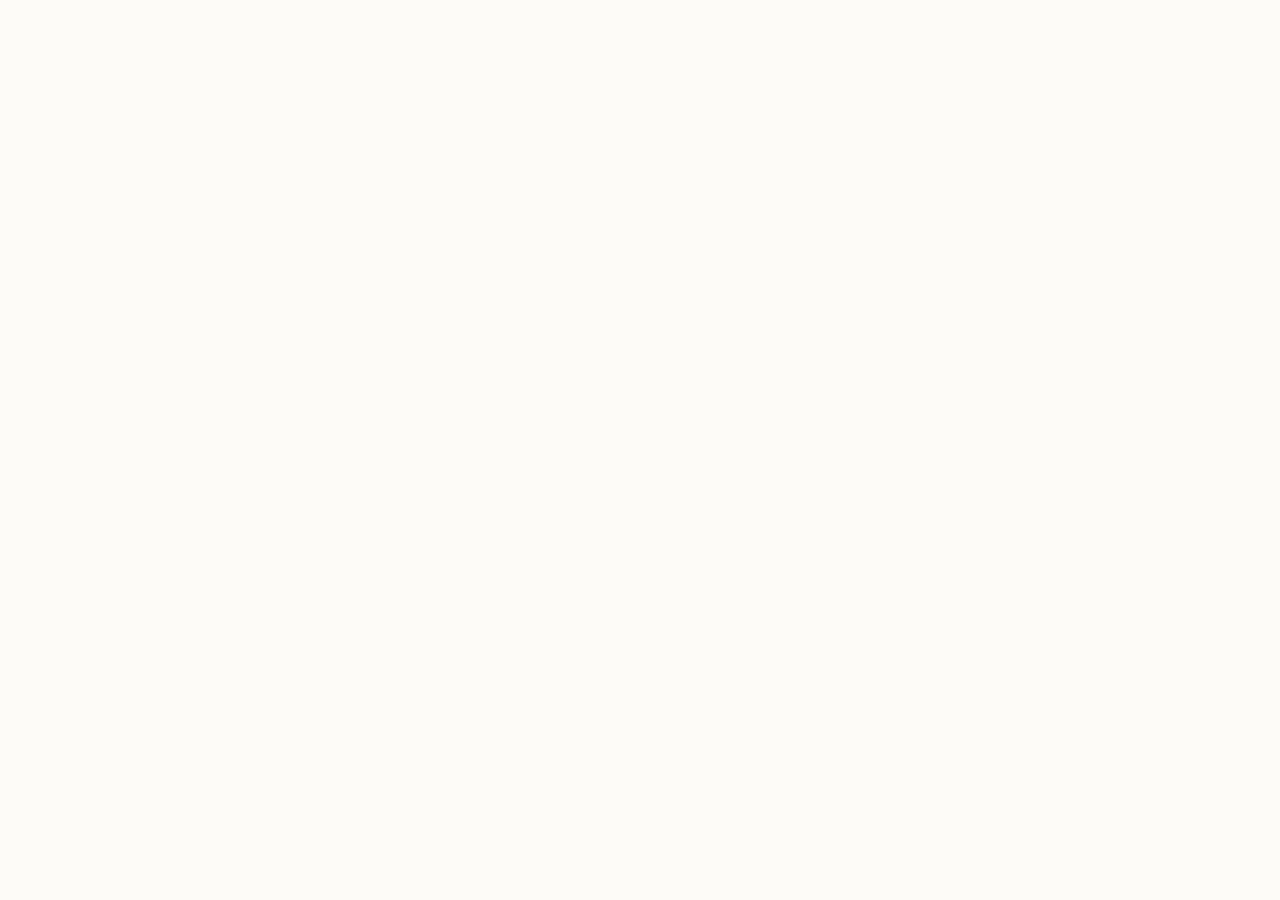
==== index.html @ 764e6ceb "Rename umarbrend.html to index.html" ====
<!DOCTYPE html>
<html lang="uz">
<head>
<meta charset="UTF-8">
<meta name="viewport" content="width=device-width, initial-scale=1.0">
<title>Umar Brend</title>
<link rel="stylesheet" href="style.css">
</head>
<body>
<div id="app"></div>
<div id="toast" class="toast"></div>

<script src="https://unpkg.com/@supabase/supabase-js@2"></script>
<script src="config.js"></script>
<script src="app.js"></script>
</body>
</html>
---- style.css ----
:root{
    --bg:#FDFBF7;
    --bg-elevated:#FFFFFF;
    --text:#1A1613;
    --text-soft:#6B6259;
    --border:#E8E1D4;
    --gold:#B8860B;
    --gold-bright:#D9A828;
    --gold-soft:#F3E4B8;
    --danger:#B3402F;
    --shadow: 0 8px 24px rgba(26,22,19,0.08);
    --radius: 14px;
  }
  [data-theme="dark"]{
    --bg:#0C0B0A;
    --bg-elevated:#17140F;
    --text:#F3EEE3;
    --text-soft:#B3A896;
    --border:#2E2820;
    --gold:#E8B923;
    --gold-bright:#F2CB4B;
    --gold-soft:#3A3018;
    --shadow: 0 8px 24px rgba(0,0,0,0.5);
  }
  *{box-sizing:border-box;}
  body{
    margin:0; background:var(--bg); color:var(--text);
    font-family: -apple-system, BlinkMacSystemFont, 'Segoe UI', system-ui, sans-serif;
    transition: background .3s, color .3s;
    min-height:100vh;
  }
  h1,h2,h3,.display{ font-family: Georgia, 'Times New Roman', serif; letter-spacing:.02em; }
  a{color:inherit;}
  .stitch{
    height:2px; background-image: repeating-linear-gradient(90deg, var(--gold) 0 10px, transparent 10px 18px);
    opacity:.6; margin: 0;
  }
  /* HEADER */
  header{ position:sticky; top:0; z-index:40; background:var(--bg); border-bottom:1px solid var(--border); }
  .header-inner{ max-width:1200px; margin:0 auto; padding:14px 20px; display:flex; align-items:center; gap:20px; flex-wrap:wrap;}
  .logo{ display:flex; align-items:center; gap:10px; font-weight:700; font-size:22px; cursor:pointer; user-select:none;}
  .logo .ub{ background:linear-gradient(135deg,var(--gold-bright),var(--gold)); -webkit-background-clip:text; background-clip:text; color:transparent; font-family:Georgia,serif; font-size:26px;}
  .logo .sub{ font-size:11px; letter-spacing:.25em; color:var(--text-soft); margin-top:-2px;}
  nav.cats{ display:flex; gap:6px; flex-wrap:wrap; flex:1;}
  nav.cats button{ background:none; border:1px solid var(--border); color:var(--text); padding:7px 14px; border-radius:20px; cursor:pointer; font-size:14px;}
  nav.cats button.active{ background:var(--gold); border-color:var(--gold); color:#1A1613; font-weight:600;}
  .search{ padding:8px 14px; border:1px solid var(--border); border-radius:20px; background:var(--bg-elevated); color:var(--text); min-width:160px;}
  .icon-btn{ background:none; border:1px solid var(--border); border-radius:50%; width:38px; height:38px; display:flex; align-items:center; justify-content:center; cursor:pointer; position:relative; color:var(--text); font-size:16px;}
  .cart-badge{ position:absolute; top:-6px; right:-6px; background:var(--gold); color:#1A1613; font-size:11px; font-weight:700; border-radius:50%; width:18px; height:18px; display:flex; align-items:center; justify-content:center;}
  .admin-link{ font-size:12px; color:var(--text-soft); text-decoration:none; cursor:pointer; border:none; background:none;}

  /* HERO */
  .hero{ max-width:1200px; margin:0 auto; padding:48px 20px 24px; text-align:center;}
  .hero h1{ font-size:40px; margin:0 0 8px; }
  .hero p{ color:var(--text-soft); font-size:15px; margin:0 0 16px;}

  /* GRID */
  .wrap{ max-width:1200px; margin:0 auto; padding:20px;}
  .grid{ display:grid; grid-template-columns:repeat(auto-fill,minmax(220px,1fr)); gap:20px; }
  .card{ background:var(--bg-elevated); border:1px solid var(--border); border-radius:var(--radius); overflow:hidden; cursor:pointer; transition:transform .15s, box-shadow .15s;}
  .card:hover{ transform:translateY(-4px); box-shadow:var(--shadow);}
  .card .img{ height:170px; background:linear-gradient(135deg,var(--gold-soft),var(--border)); display:flex; align-items:center; justify-content:center; overflow:hidden;}
  .card .img img{ width:100%; height:100%; object-fit:cover;}
  .card .body{ padding:12px 14px;}
  .card .cat{ font-size:11px; color:var(--gold); text-transform:uppercase; letter-spacing:.08em;}
  .card .name{ font-size:15px; font-weight:600; margin:4px 0;}
  .card .price{ font-weight:700; color:var(--gold);}
  .card .stockflag{ font-size:11px; color:var(--danger); margin-top:4px;}
  .empty{ text-align:center; padding:60px 20px; color:var(--text-soft);}

  /* MODAL / DRAWER */
  .overlay{ position:fixed; inset:0; background:rgba(0,0,0,.5); z-index:100; display:flex; justify-content:flex-end;}
  .overlay.center{ justify-content:center; align-items:center;}
  .panel{ background:var(--bg); width:100%; max-width:420px; height:100%; overflow-y:auto; padding:22px; border-left:1px solid var(--border);}
  .panel.modal-box{ height:auto; max-height:88vh; border-radius:var(--radius); border:1px solid var(--border);}
  .close-x{ float:right; background:none; border:none; font-size:20px; cursor:pointer; color:var(--text);}
  .btn{ background:var(--gold); color:#1A1613; border:none; padding:10px 18px; border-radius:8px; font-weight:600; cursor:pointer; font-size:14px;}
  .btn.secondary{ background:none; border:1px solid var(--border); color:var(--text);}
  .btn.block{ width:100%; margin-top:10px;}
  .btn.danger{ background:var(--danger); color:#fff;}
  label{ font-size:12px; color:var(--text-soft); display:block; margin:10px 0 4px;}
  input,select,textarea{ width:100%; padding:9px 10px; border:1px solid var(--border); border-radius:8px; background:var(--bg-elevated); color:var(--text); font-size:14px;}
  .size-row{ display:flex; gap:8px; margin-bottom:8px; align-items:center;}
  .cart-item{ display:flex; gap:10px; border-bottom:1px solid var(--border); padding:12px 0;}
  .cart-item .thumb{ width:56px; height:56px; border-radius:8px; background:var(--gold-soft); flex-shrink:0; overflow:hidden;}
  .cart-item .thumb img{ width:100%; height:100%; object-fit:cover;}
  .qty-ctrl{ display:flex; align-items:center; gap:8px;}
  .qty-ctrl button{ width:26px; height:26px; border-radius:6px; border:1px solid var(--border); background:var(--bg-elevated); cursor:pointer; color:var(--text);}

  /* ADMIN */
  .admin-shell{ display:flex; min-height:100vh;}
  .admin-side{ width:210px; background:var(--bg-elevated); border-right:1px solid var(--border); padding:20px 12px; flex-shrink:0;}
  .admin-side button{ display:block; width:100%; text-align:left; background:none; border:none; padding:10px 12px; border-radius:8px; color:var(--text); cursor:pointer; font-size:14px; margin-bottom:4px;}
  .admin-side button.active{ background:var(--gold-soft); color:var(--gold); font-weight:700;}
  .admin-main{ flex:1; padding:24px; max-width:1000px;}
  .stat-grid{ display:grid; grid-template-columns:repeat(auto-fit,minmax(180px,1fr)); gap:16px; margin-bottom:26px;}
  .stat-card{ background:var(--bg-elevated); border:1px solid var(--border); border-radius:var(--radius); padding:16px;}
  .stat-card .val{ font-size:26px; font-weight:700; color:var(--gold);}
  .stat-card .lbl{ font-size:12px; color:var(--text-soft); margin-top:4px;}
  table{ width:100%; border-collapse:collapse; background:var(--bg-elevated); border:1px solid var(--border); border-radius:var(--radius); overflow:hidden;}
  th,td{ text-align:left; padding:10px 12px; border-bottom:1px solid var(--border); font-size:13px;}
  th{ background:var(--gold-soft); color:var(--text); font-size:11px; text-transform:uppercase; letter-spacing:.05em;}
  .pill{ display:inline-block; padding:2px 8px; border-radius:10px; background:var(--gold-soft); color:var(--gold); font-size:11px; font-weight:600;}
  .row-actions button{ margin-right:6px; font-size:12px; padding:5px 10px;}
  .low{ color:var(--danger); font-weight:700;}
  .toast{ position:fixed; bottom:24px; left:50%; transform:translateX(-50%); background:var(--text); color:var(--bg); padding:10px 20px; border-radius:20px; font-size:13px; z-index:200; opacity:0; transition:opacity .3s;}
  .toast.show{ opacity:1;}
  @media(max-width:720px){ .admin-shell{flex-direction:column;} .admin-side{width:100%; display:flex; overflow-x:auto;} .admin-side button{white-space:nowrap;} }
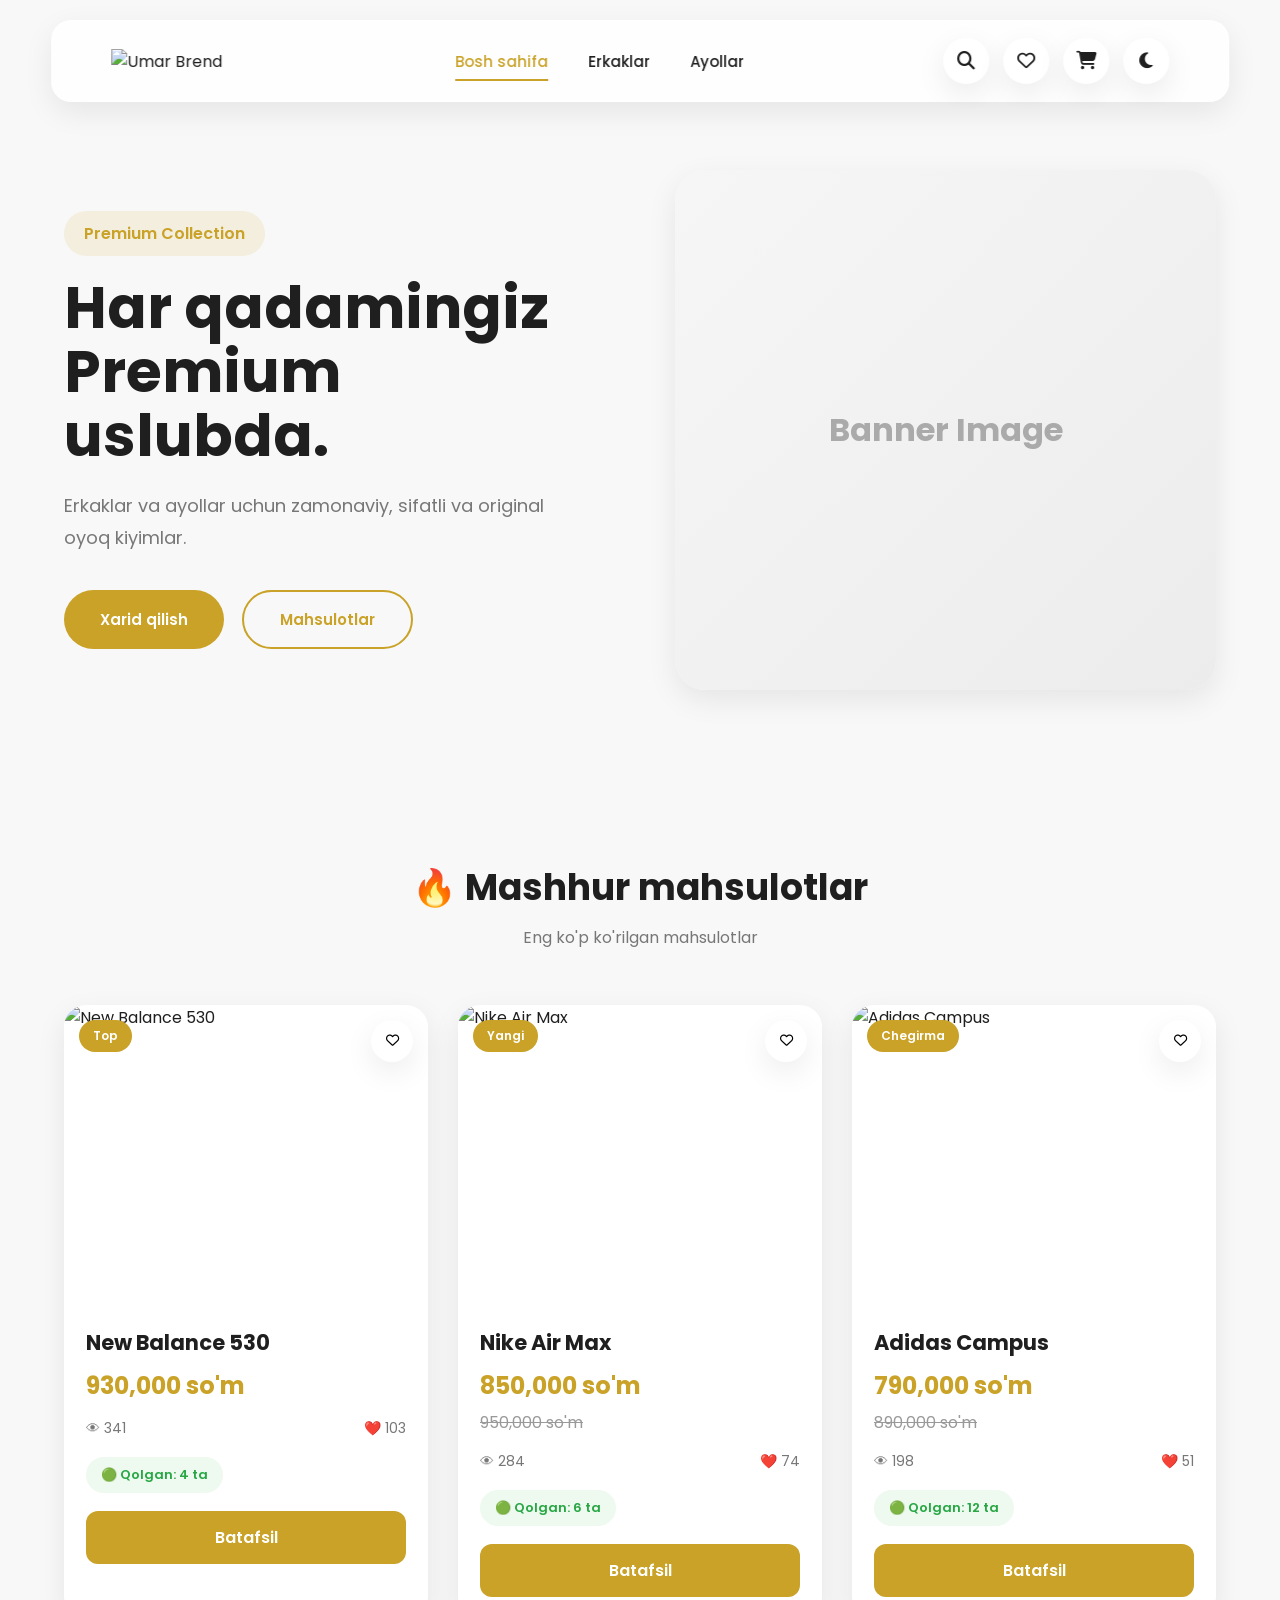
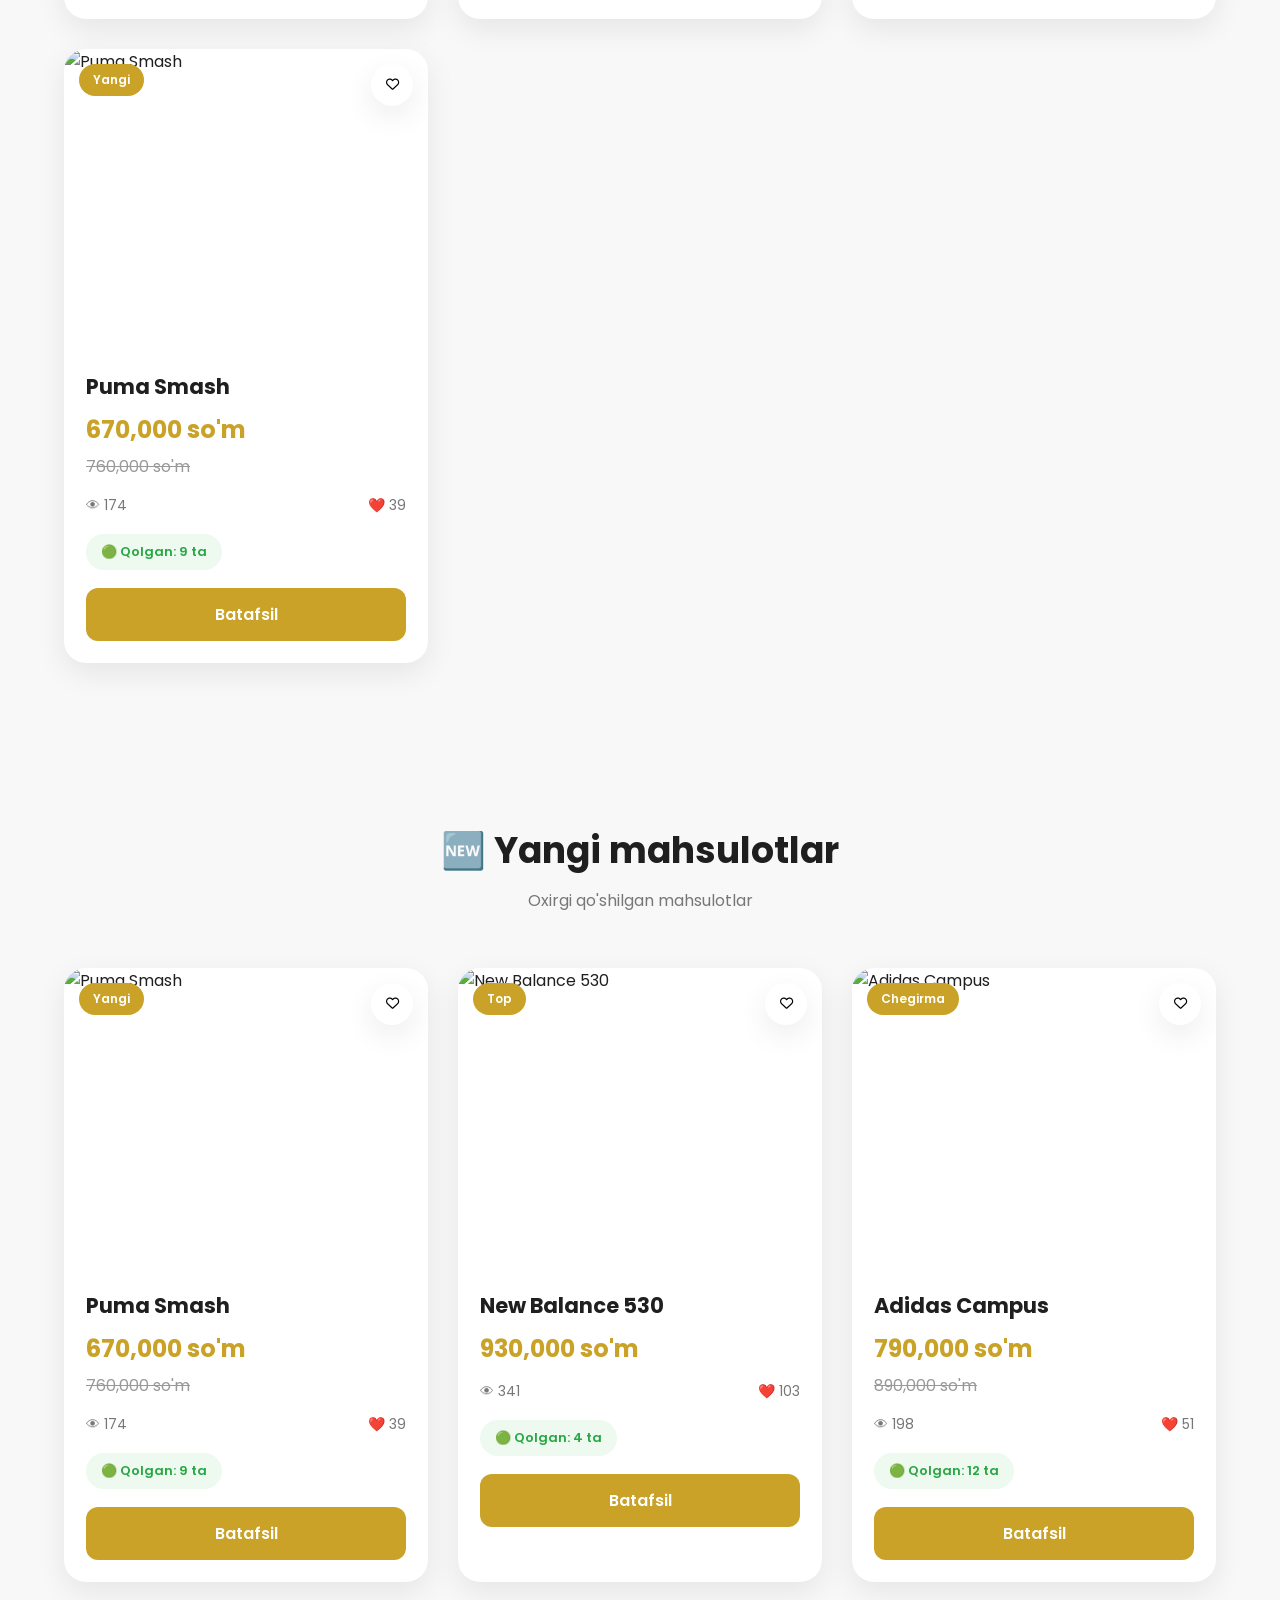
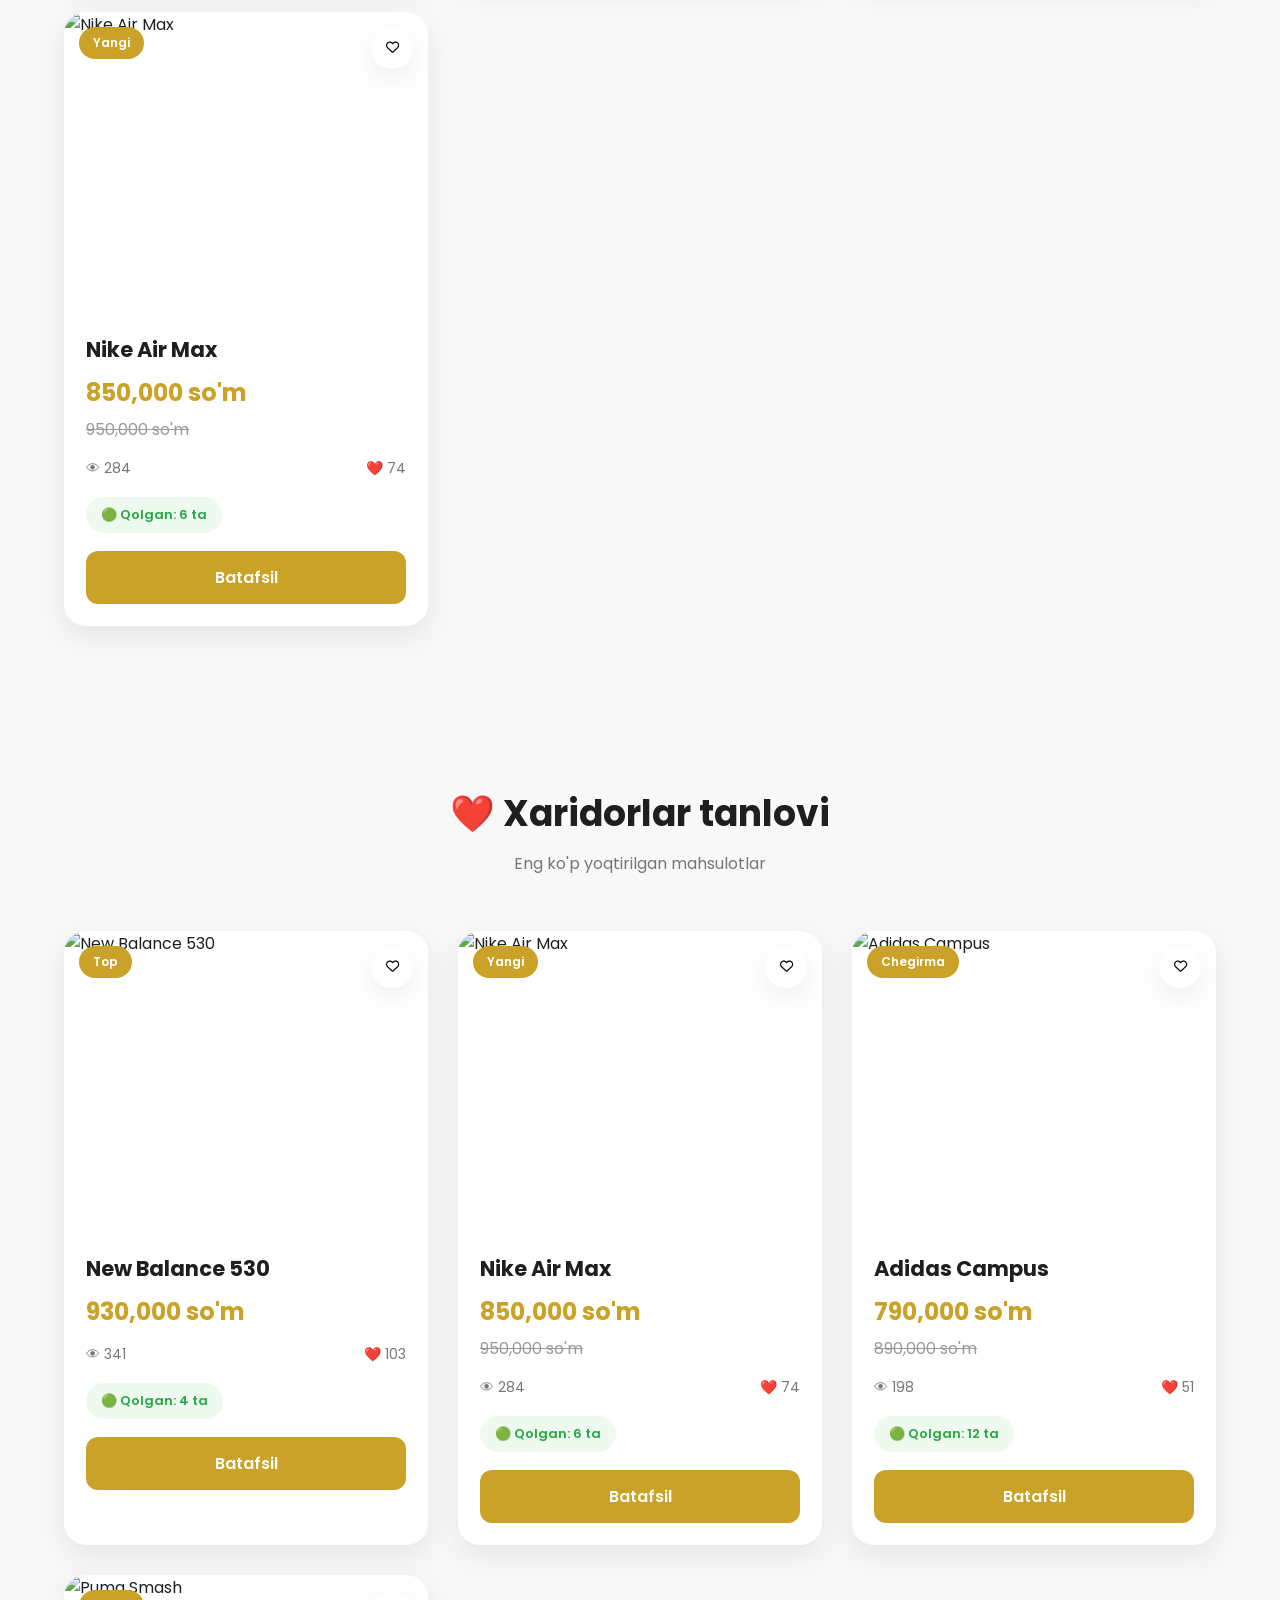
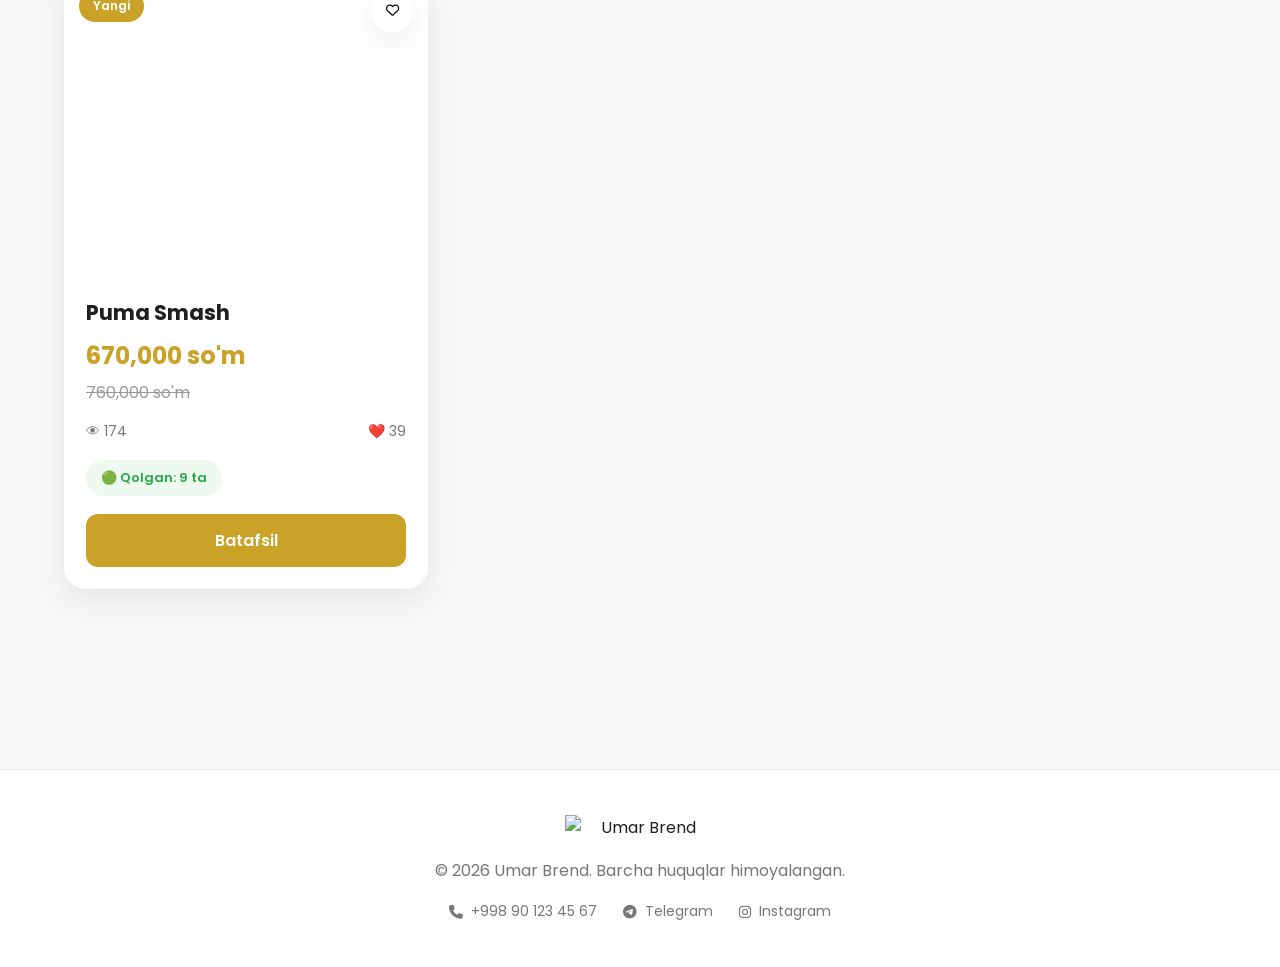
==== commit ea9b2dba: "Update index.html" ====
--- a/index.html
+++ b/index.html
@@ -1,17 +1,267 @@
 <!DOCTYPE html>
 <html lang="uz">
+
 <head>
-<meta charset="UTF-8">
-<meta name="viewport" content="width=device-width, initial-scale=1.0">
-<title>Umar Brend</title>
-<link rel="stylesheet" href="style.css">
+    <meta charset="UTF-8">
+    <meta name="viewport" content="width=device-width, initial-scale=1.0">
+
+    <title>Umar Brend | Premium Oyoq Kiyimlar</title>
+
+    <link rel="stylesheet" href="style.css">
+
+    <link rel="preconnect" href="https://fonts.googleapis.com">
+    <link rel="preconnect" href="https://fonts.gstatic.com" crossorigin>
+
+    <link href="https://fonts.googleapis.com/css2?family=Poppins:wght@300;400;500;600;700;800&display=swap"
+        rel="stylesheet">
+
+    <link rel="stylesheet"
+        href="https://cdnjs.cloudflare.com/ajax/libs/font-awesome/6.7.2/css/all.min.css">
 </head>
-<body>
-<div id="app"></div>
-<div id="toast" class="toast"></div>
-
-<script src="https://unpkg.com/@supabase/supabase-js@2"></script>
-<script src="config.js"></script>
-<script src="app.js"></script>
+
+<body data-page="home">
+
+    <!-- ================= HEADER ================= -->
+
+    <header class="header">
+
+        <div class="container">
+
+            <a href="index.html" class="logo">
+                <img src="logo.jpg" alt="Umar Brend">
+            </a>
+
+            <nav class="navbar">
+
+                <a href="index.html" class="active">Bosh sahifa</a>
+
+                <a href="#">Erkaklar</a>
+
+                <a href="#">Ayollar</a>
+
+            </nav>
+
+            <div class="header-icons">
+
+                <button class="icon-btn" id="searchBtn">
+                    <i class="fa-solid fa-magnifying-glass"></i>
+                </button>
+
+                <a class="icon-btn" href="sevimlilar.html" style="position:relative;">
+                    <i class="fa-regular fa-heart"></i>
+                    <span class="count-badge" id="favCount">0</span>
+                </a>
+
+                <button class="icon-btn" id="cartBtn" style="position:relative;">
+                    <i class="fa-solid fa-cart-shopping"></i>
+                    <span class="count-badge" id="cartCount">0</span>
+                </button>
+
+                <button class="icon-btn" id="themeBtn">
+                    <i class="fa-solid fa-moon"></i>
+                </button>
+
+            </div>
+
+        </div>
+
+    </header>
+
+    <!-- ================= HERO ================= -->
+
+    <section class="hero">
+
+        <div class="container hero-content">
+
+            <div class="hero-text">
+
+                <span class="hero-badge">
+                    Premium Collection
+                </span>
+
+                <h1>
+
+                    Har qadamingiz
+                    <br>
+                    Premium uslubda.
+
+                </h1>
+
+                <p>
+
+                    Erkaklar va ayollar uchun zamonaviy,
+                    sifatli va original oyoq kiyimlar.
+
+                </p>
+
+                <div class="hero-buttons">
+
+                    <a href="#popular" class="btn btn-gold">
+                        Xarid qilish
+                    </a>
+
+                    <a href="#popular" class="btn btn-outline">
+                        Mahsulotlar
+                    </a>
+
+                </div>
+
+            </div>
+
+            <div class="hero-image">
+
+                <!-- Keyingi qismda banner rasmi qo'shiladi -->
+
+                <div class="image-placeholder">
+
+                    Banner Image
+
+                </div>
+
+            </div>
+
+        </div>
+
+    </section>
+
+    <!-- ================= POPULAR ================= -->
+
+    <section class="products" id="popular">
+
+        <div class="container">
+
+            <div class="section-title">
+
+                <h2>
+
+                    🔥 Mashhur mahsulotlar
+
+                </h2>
+
+                <p>
+
+                    Eng ko'p ko'rilgan mahsulotlar
+
+                </p>
+
+            </div>
+
+            <div class="product-grid" id="popularProducts">
+
+            </div>
+
+        </div>
+
+    </section>
+
+    <!-- ================= NEW ================= -->
+
+    <section class="products">
+
+        <div class="container">
+
+            <div class="section-title">
+
+                <h2>
+
+                    🆕 Yangi mahsulotlar
+
+                </h2>
+
+                <p>
+
+                    Oxirgi qo'shilgan mahsulotlar
+
+                </p>
+
+            </div>
+
+            <div class="product-grid" id="newProducts">
+
+            </div>
+
+        </div>
+
+    </section>
+
+    <!-- ================= FAVORITES ================= -->
+
+    <section class="products">
+
+        <div class="container">
+
+            <div class="section-title">
+
+                <h2>
+
+                    ❤️ Xaridorlar tanlovi
+
+                </h2>
+
+                <p>
+
+                    Eng ko'p yoqtirilgan mahsulotlar
+
+                </p>
+
+            </div>
+
+            <div class="product-grid" id="favoriteProducts">
+
+            </div>
+
+        </div>
+
+    </section>
+
+    <!-- ================= FOOTER ================= -->
+
+    <footer class="footer">
+
+        <div class="container">
+
+            <img src="assets/logo/logo.png" alt="Umar Brend">
+
+            <p>
+
+                © 2026 Umar Brend.
+                Barcha huquqlar himoyalangan.
+
+            </p>
+
+            <div class="footer-links">
+                <a href="tel:+998901234567"><i class="fa-solid fa-phone"></i> +998 90 123 45 67</a>
+                <a href="https://t.me/umarbrend" target="_blank"><i class="fa-brands fa-telegram"></i> Telegram</a>
+                <a href="https://instagram.com/umarbrend" target="_blank"><i class="fa-brands fa-instagram"></i> Instagram</a>
+            </div>
+
+        </div>
+
+    </footer>
+
+    <!-- SEARCH MODAL -->
+
+    <div class="search-modal" id="searchModal">
+
+        <div class="search-box">
+
+            <input
+                type="text"
+                id="searchInput"
+                placeholder="Mahsulot qidirish...">
+
+            <button id="closeSearch">
+
+                <i class="fa-solid fa-xmark"></i>
+
+            </button>
+
+        </div>
+
+    </div>
+
+    <script src="script.js"></script>
+
 </body>
+
 </html>
--- a/style.css
+++ b/style.css
@@ -1,108 +1,1830 @@
+/* =========================================
+   UMAR BREND
+   MAIN CSS
+========================================= */
+
 :root{
-    --bg:#FDFBF7;
-    --bg-elevated:#FFFFFF;
-    --text:#1A1613;
-    --text-soft:#6B6259;
-    --border:#E8E1D4;
-    --gold:#B8860B;
-    --gold-bright:#D9A828;
-    --gold-soft:#F3E4B8;
-    --danger:#B3402F;
-    --shadow: 0 8px 24px rgba(26,22,19,0.08);
-    --radius: 14px;
-  }
-  [data-theme="dark"]{
-    --bg:#0C0B0A;
-    --bg-elevated:#17140F;
-    --text:#F3EEE3;
-    --text-soft:#B3A896;
-    --border:#2E2820;
-    --gold:#E8B923;
-    --gold-bright:#F2CB4B;
-    --gold-soft:#3A3018;
-    --shadow: 0 8px 24px rgba(0,0,0,0.5);
-  }
-  *{box-sizing:border-box;}
-  body{
-    margin:0; background:var(--bg); color:var(--text);
-    font-family: -apple-system, BlinkMacSystemFont, 'Segoe UI', system-ui, sans-serif;
-    transition: background .3s, color .3s;
-    min-height:100vh;
-  }
-  h1,h2,h3,.display{ font-family: Georgia, 'Times New Roman', serif; letter-spacing:.02em; }
-  a{color:inherit;}
-  .stitch{
-    height:2px; background-image: repeating-linear-gradient(90deg, var(--gold) 0 10px, transparent 10px 18px);
-    opacity:.6; margin: 0;
-  }
-  /* HEADER */
-  header{ position:sticky; top:0; z-index:40; background:var(--bg); border-bottom:1px solid var(--border); }
-  .header-inner{ max-width:1200px; margin:0 auto; padding:14px 20px; display:flex; align-items:center; gap:20px; flex-wrap:wrap;}
-  .logo{ display:flex; align-items:center; gap:10px; font-weight:700; font-size:22px; cursor:pointer; user-select:none;}
-  .logo .ub{ background:linear-gradient(135deg,var(--gold-bright),var(--gold)); -webkit-background-clip:text; background-clip:text; color:transparent; font-family:Georgia,serif; font-size:26px;}
-  .logo .sub{ font-size:11px; letter-spacing:.25em; color:var(--text-soft); margin-top:-2px;}
-  nav.cats{ display:flex; gap:6px; flex-wrap:wrap; flex:1;}
-  nav.cats button{ background:none; border:1px solid var(--border); color:var(--text); padding:7px 14px; border-radius:20px; cursor:pointer; font-size:14px;}
-  nav.cats button.active{ background:var(--gold); border-color:var(--gold); color:#1A1613; font-weight:600;}
-  .search{ padding:8px 14px; border:1px solid var(--border); border-radius:20px; background:var(--bg-elevated); color:var(--text); min-width:160px;}
-  .icon-btn{ background:none; border:1px solid var(--border); border-radius:50%; width:38px; height:38px; display:flex; align-items:center; justify-content:center; cursor:pointer; position:relative; color:var(--text); font-size:16px;}
-  .cart-badge{ position:absolute; top:-6px; right:-6px; background:var(--gold); color:#1A1613; font-size:11px; font-weight:700; border-radius:50%; width:18px; height:18px; display:flex; align-items:center; justify-content:center;}
-  .admin-link{ font-size:12px; color:var(--text-soft); text-decoration:none; cursor:pointer; border:none; background:none;}
-
-  /* HERO */
-  .hero{ max-width:1200px; margin:0 auto; padding:48px 20px 24px; text-align:center;}
-  .hero h1{ font-size:40px; margin:0 0 8px; }
-  .hero p{ color:var(--text-soft); font-size:15px; margin:0 0 16px;}
-
-  /* GRID */
-  .wrap{ max-width:1200px; margin:0 auto; padding:20px;}
-  .grid{ display:grid; grid-template-columns:repeat(auto-fill,minmax(220px,1fr)); gap:20px; }
-  .card{ background:var(--bg-elevated); border:1px solid var(--border); border-radius:var(--radius); overflow:hidden; cursor:pointer; transition:transform .15s, box-shadow .15s;}
-  .card:hover{ transform:translateY(-4px); box-shadow:var(--shadow);}
-  .card .img{ height:170px; background:linear-gradient(135deg,var(--gold-soft),var(--border)); display:flex; align-items:center; justify-content:center; overflow:hidden;}
-  .card .img img{ width:100%; height:100%; object-fit:cover;}
-  .card .body{ padding:12px 14px;}
-  .card .cat{ font-size:11px; color:var(--gold); text-transform:uppercase; letter-spacing:.08em;}
-  .card .name{ font-size:15px; font-weight:600; margin:4px 0;}
-  .card .price{ font-weight:700; color:var(--gold);}
-  .card .stockflag{ font-size:11px; color:var(--danger); margin-top:4px;}
-  .empty{ text-align:center; padding:60px 20px; color:var(--text-soft);}
-
-  /* MODAL / DRAWER */
-  .overlay{ position:fixed; inset:0; background:rgba(0,0,0,.5); z-index:100; display:flex; justify-content:flex-end;}
-  .overlay.center{ justify-content:center; align-items:center;}
-  .panel{ background:var(--bg); width:100%; max-width:420px; height:100%; overflow-y:auto; padding:22px; border-left:1px solid var(--border);}
-  .panel.modal-box{ height:auto; max-height:88vh; border-radius:var(--radius); border:1px solid var(--border);}
-  .close-x{ float:right; background:none; border:none; font-size:20px; cursor:pointer; color:var(--text);}
-  .btn{ background:var(--gold); color:#1A1613; border:none; padding:10px 18px; border-radius:8px; font-weight:600; cursor:pointer; font-size:14px;}
-  .btn.secondary{ background:none; border:1px solid var(--border); color:var(--text);}
-  .btn.block{ width:100%; margin-top:10px;}
-  .btn.danger{ background:var(--danger); color:#fff;}
-  label{ font-size:12px; color:var(--text-soft); display:block; margin:10px 0 4px;}
-  input,select,textarea{ width:100%; padding:9px 10px; border:1px solid var(--border); border-radius:8px; background:var(--bg-elevated); color:var(--text); font-size:14px;}
-  .size-row{ display:flex; gap:8px; margin-bottom:8px; align-items:center;}
-  .cart-item{ display:flex; gap:10px; border-bottom:1px solid var(--border); padding:12px 0;}
-  .cart-item .thumb{ width:56px; height:56px; border-radius:8px; background:var(--gold-soft); flex-shrink:0; overflow:hidden;}
-  .cart-item .thumb img{ width:100%; height:100%; object-fit:cover;}
-  .qty-ctrl{ display:flex; align-items:center; gap:8px;}
-  .qty-ctrl button{ width:26px; height:26px; border-radius:6px; border:1px solid var(--border); background:var(--bg-elevated); cursor:pointer; color:var(--text);}
-
-  /* ADMIN */
-  .admin-shell{ display:flex; min-height:100vh;}
-  .admin-side{ width:210px; background:var(--bg-elevated); border-right:1px solid var(--border); padding:20px 12px; flex-shrink:0;}
-  .admin-side button{ display:block; width:100%; text-align:left; background:none; border:none; padding:10px 12px; border-radius:8px; color:var(--text); cursor:pointer; font-size:14px; margin-bottom:4px;}
-  .admin-side button.active{ background:var(--gold-soft); color:var(--gold); font-weight:700;}
-  .admin-main{ flex:1; padding:24px; max-width:1000px;}
-  .stat-grid{ display:grid; grid-template-columns:repeat(auto-fit,minmax(180px,1fr)); gap:16px; margin-bottom:26px;}
-  .stat-card{ background:var(--bg-elevated); border:1px solid var(--border); border-radius:var(--radius); padding:16px;}
-  .stat-card .val{ font-size:26px; font-weight:700; color:var(--gold);}
-  .stat-card .lbl{ font-size:12px; color:var(--text-soft); margin-top:4px;}
-  table{ width:100%; border-collapse:collapse; background:var(--bg-elevated); border:1px solid var(--border); border-radius:var(--radius); overflow:hidden;}
-  th,td{ text-align:left; padding:10px 12px; border-bottom:1px solid var(--border); font-size:13px;}
-  th{ background:var(--gold-soft); color:var(--text); font-size:11px; text-transform:uppercase; letter-spacing:.05em;}
-  .pill{ display:inline-block; padding:2px 8px; border-radius:10px; background:var(--gold-soft); color:var(--gold); font-size:11px; font-weight:600;}
-  .row-actions button{ margin-right:6px; font-size:12px; padding:5px 10px;}
-  .low{ color:var(--danger); font-weight:700;}
-  .toast{ position:fixed; bottom:24px; left:50%; transform:translateX(-50%); background:var(--text); color:var(--bg); padding:10px 20px; border-radius:20px; font-size:13px; z-index:200; opacity:0; transition:opacity .3s;}
-  .toast.show{ opacity:1;}
-  @media(max-width:720px){ .admin-shell{flex-direction:column;} .admin-side{width:100%; display:flex; overflow-x:auto;} .admin-side button{white-space:nowrap;} }+
+    --gold:#C9A227;
+    --gold-dark:#A88415;
+
+    --white:#FFFFFF;
+    --bg:#F8F8F8;
+
+    --text:#1F1F1F;
+
+    --gray:#777;
+    --border:#EAEAEA;
+
+    --shadow:0 10px 30px rgba(0,0,0,.08);
+
+    --radius:18px;
+
+    --transition:.35s ease;
+
+}
+
+
+/* DARK MODE */
+
+body.dark{
+
+    --bg:#111111;
+
+    --white:#1C1C1C;
+
+    --text:#FFFFFF;
+
+    --gray:#BBBBBB;
+
+    --border:#2A2A2A;
+
+    --shadow:0 10px 30px rgba(0,0,0,.45);
+
+}
+
+
+/* RESET */
+
+*{
+
+    margin:0;
+
+    padding:0;
+
+    box-sizing:border-box;
+
+}
+
+
+html{
+
+    scroll-behavior:smooth;
+
+}
+
+
+body{
+
+    font-family:'Poppins',sans-serif;
+
+    background:var(--bg);
+
+    color:var(--text);
+
+    transition:var(--transition);
+
+}
+
+
+a{
+
+    text-decoration:none;
+
+    color:inherit;
+
+}
+
+
+button{
+
+    border:none;
+
+    background:none;
+
+    cursor:pointer;
+
+    font-family:inherit;
+
+}
+
+
+img{
+
+    width:100%;
+
+    display:block;
+
+}
+
+
+ul{
+
+    list-style:none;
+
+}
+
+
+/* CONTAINER */
+
+.container{
+
+    width:90%;
+
+    max-width:1280px;
+
+    margin:auto;
+
+}
+
+
+/* SECTION */
+
+section{
+
+    padding:90px 0;
+
+}
+
+
+/* TITLE */
+
+.section-title{
+
+    text-align:center;
+
+    margin-bottom:55px;
+
+}
+
+
+.section-title h2{
+
+    font-size:36px;
+
+    font-weight:700;
+
+    margin-bottom:10px;
+
+}
+
+
+.section-title p{
+
+    color:var(--gray);
+
+    font-size:16px;
+
+}
+
+
+/* BUTTON */
+
+.btn{
+
+    display:inline-flex;
+
+    align-items:center;
+
+    justify-content:center;
+
+    gap:10px;
+
+    padding:16px 36px;
+
+    border-radius:50px;
+
+    font-size:15px;
+
+    font-weight:600;
+
+    transition:var(--transition);
+
+}
+
+
+.btn-gold{
+
+    background:var(--gold);
+
+    color:white;
+
+}
+
+
+.btn-gold:hover{
+
+    background:var(--gold-dark);
+
+    transform:translateY(-3px);
+
+}
+
+
+.btn-outline{
+
+    border:2px solid var(--gold);
+
+    color:var(--gold);
+
+}
+
+
+.btn-outline:hover{
+
+    background:var(--gold);
+
+    color:white;
+
+}
+
+
+/* CARD */
+
+.card{
+
+    background:var(--white);
+
+    border-radius:var(--radius);
+
+    box-shadow:var(--shadow);
+
+}
+
+
+/* SCROLLBAR */
+
+::-webkit-scrollbar{
+
+    width:9px;
+
+}
+
+
+::-webkit-scrollbar-thumb{
+
+    background:var(--gold);
+
+    border-radius:20px;
+
+}
+
+
+::-webkit-scrollbar-track{
+
+    background:#ddd;
+
+}
+
+
+/* ANIMATION */
+
+.fade{
+
+    animation:fade .8s ease;
+
+}
+
+
+@keyframes fade{
+
+    from{
+
+        opacity:0;
+
+        transform:translateY(40px);
+
+    }
+
+    to{
+
+        opacity:1;
+
+        transform:translateY(0);
+
+    }
+
+}
+/* =========================================
+   HEADER
+========================================= */
+
+.header{
+
+    position:fixed;
+
+    top:20px;
+
+    left:50%;
+
+    transform:translateX(-50%);
+
+    width:92%;
+
+    z-index:1000;
+
+    background:rgba(255,255,255,.85);
+
+    backdrop-filter:blur(18px);
+
+    border:1px solid rgba(255,255,255,.5);
+
+    border-radius:20px;
+
+    box-shadow:0 10px 30px rgba(0,0,0,.08);
+
+    transition:.35s;
+
+}
+
+body.dark .header{
+
+    background:rgba(25,25,25,.85);
+
+    border:1px solid rgba(255,255,255,.08);
+
+}
+
+.header .container{
+
+    height:80px;
+
+    display:flex;
+
+    align-items:center;
+
+    justify-content:space-between;
+
+}
+
+
+/* ===========================
+   LOGO
+=========================== */
+
+.logo{
+
+    display:flex;
+
+    align-items:center;
+
+}
+
+.logo img{
+
+    width:145px;
+
+    transition:.35s;
+
+}
+
+.logo:hover img{
+
+    transform:scale(1.05);
+
+}
+
+
+/* ===========================
+   NAVIGATION
+=========================== */
+
+.navbar{
+
+    display:flex;
+
+    align-items:center;
+
+    gap:40px;
+
+}
+
+.navbar a{
+
+    position:relative;
+
+    font-size:15px;
+
+    font-weight:500;
+
+    color:var(--text);
+
+    transition:.35s;
+
+}
+
+.navbar a:hover{
+
+    color:var(--gold);
+
+}
+
+.navbar a.active{
+
+    color:var(--gold);
+
+}
+
+.navbar a::after{
+
+    content:"";
+
+    position:absolute;
+
+    left:0;
+
+    bottom:-8px;
+
+    width:0;
+
+    height:2px;
+
+    background:var(--gold);
+
+    transition:.35s;
+
+}
+
+.navbar a:hover::after,
+
+.navbar a.active::after{
+
+    width:100%;
+
+}
+
+
+/* ===========================
+   ICONS
+=========================== */
+
+.header-icons{
+
+    display:flex;
+
+    align-items:center;
+
+    gap:14px;
+
+}
+
+.icon-btn{
+
+    width:46px;
+
+    height:46px;
+
+    border-radius:50%;
+
+    display:flex;
+
+    align-items:center;
+
+    justify-content:center;
+
+    background:var(--white);
+
+    color:var(--text);
+
+    box-shadow:var(--shadow);
+
+    transition:.35s;
+
+}
+
+.icon-btn i{
+
+    font-size:18px;
+
+}
+
+.icon-btn:hover{
+
+    background:var(--gold);
+
+    color:#fff;
+
+    transform:translateY(-3px);
+
+}
+
+
+/* ===========================
+   SHRINK HEADER
+=========================== */
+
+.header.scrolled{
+
+    top:10px;
+
+    width:90%;
+
+}
+
+.header.scrolled .container{
+
+    height:68px;
+
+}
+
+.header.scrolled .logo img{
+
+    width:125px;
+
+}
+
+
+/* ===========================
+   MOBILE MENU
+=========================== */
+
+.menu-btn{
+
+    display:none;
+
+}
+
+
+/* ===========================
+   RESPONSIVE
+=========================== */
+
+@media(max-width:992px){
+
+    .navbar{
+
+        display:none;
+
+    }
+
+}
+
+@media(max-width:768px){
+
+    .header{
+
+        width:95%;
+
+    }
+
+    .header .container{
+
+        height:72px;
+
+    }
+
+    .logo img{
+
+        width:120px;
+
+    }
+
+    .icon-btn{
+
+        width:42px;
+
+        height:42px;
+
+    }
+
+}
+/* ==========================
+   SEARCH
+========================== */
+
+.search-modal{
+
+    position:fixed;
+
+    inset:0;
+
+    background:rgba(0,0,0,.45);
+
+    display:none;
+
+    justify-content:center;
+
+    align-items:flex-start;
+
+    padding-top:120px;
+
+    z-index:9999;
+
+}
+
+.search-modal.active{
+
+    display:flex;
+
+}
+
+.search-box{
+
+    width:90%;
+
+    max-width:650px;
+
+    background:var(--white);
+
+    border-radius:18px;
+
+    display:flex;
+
+    align-items:center;
+
+    overflow:hidden;
+
+    box-shadow:var(--shadow);
+
+}
+
+.search-box input{
+
+    flex:1;
+
+    border:none;
+
+    outline:none;
+
+    padding:22px;
+
+    font-size:17px;
+
+    background:transparent;
+
+    color:var(--text);
+
+}
+
+.search-box button{
+
+    width:70px;
+
+    height:65px;
+
+    font-size:20px;
+
+    color:var(--gold);
+
+}
+/*=========================================
+    HERO
+=========================================*/
+
+.hero{
+
+    padding-top:170px;
+    padding-bottom:90px;
+
+}
+
+.hero-content{
+
+    display:grid;
+    grid-template-columns:1fr 1fr;
+    align-items:center;
+    gap:70px;
+
+}
+
+.hero-badge{
+
+    display:inline-block;
+    padding:10px 20px;
+    background:rgba(201,162,39,.12);
+    color:var(--gold);
+    border-radius:30px;
+    font-weight:600;
+    margin-bottom:20px;
+
+}
+
+.hero-text h1{
+
+    font-size:58px;
+    line-height:1.1;
+    margin-bottom:22px;
+
+}
+
+.hero-text p{
+
+    color:var(--gray);
+    font-size:18px;
+    line-height:1.8;
+    max-width:520px;
+
+}
+
+.hero-buttons{
+
+    display:flex;
+    gap:18px;
+    margin-top:35px;
+
+}
+
+.hero-image{
+
+    display:flex;
+    justify-content:center;
+    align-items:center;
+
+}
+
+.image-placeholder{
+
+    width:100%;
+    height:520px;
+
+    border-radius:30px;
+
+    background:linear-gradient(135deg,#f6f6f6,#ececec);
+
+    display:flex;
+    align-items:center;
+    justify-content:center;
+
+    font-size:32px;
+    font-weight:700;
+    color:#aaa;
+
+    box-shadow:var(--shadow);
+
+}
+
+
+/*=========================================
+    PRODUCTS
+=========================================*/
+
+.products{
+
+    padding:80px 0;
+
+}
+
+.product-grid{
+
+    display:grid;
+
+    grid-template-columns:
+    repeat(auto-fit,minmax(280px,1fr));
+
+    gap:30px;
+
+}
+
+
+/*=========================================
+    PRODUCT CARD
+=========================================*/
+
+.product-card{
+
+    background:var(--white);
+
+    border-radius:22px;
+
+    overflow:hidden;
+
+    box-shadow:var(--shadow);
+
+    transition:.35s;
+
+}
+
+.product-card:hover{
+
+    transform:translateY(-10px);
+
+}
+
+.product-image{
+
+    position:relative;
+
+    overflow:hidden;
+
+}
+
+.product-image img{
+
+    height:300px;
+
+    object-fit:cover;
+
+    transition:.5s;
+
+}
+
+.product-card:hover img{
+
+    transform:scale(1.08);
+
+}
+
+
+/* BADGE */
+
+.product-badge{
+
+    position:absolute;
+
+    left:15px;
+    top:15px;
+
+    background:var(--gold);
+
+    color:#fff;
+
+    padding:7px 14px;
+
+    border-radius:20px;
+
+    font-size:12px;
+
+    font-weight:600;
+
+}
+
+
+/* LIKE */
+
+.like-btn{
+
+    position:absolute;
+
+    right:15px;
+    top:15px;
+
+    width:42px;
+    height:42px;
+
+    border-radius:50%;
+
+    background:white;
+
+    display:flex;
+
+    justify-content:center;
+
+    align-items:center;
+
+    box-shadow:var(--shadow);
+
+    transition:.35s;
+
+}
+
+.like-btn:hover{
+
+    background:#ff3d6e;
+
+    color:white;
+
+}
+
+
+/*=========================================
+    INFO
+=========================================*/
+
+.product-info{
+
+    padding:22px;
+
+}
+
+.product-title{
+
+    font-size:21px;
+
+    margin-bottom:10px;
+
+}
+
+.product-price{
+
+    color:var(--gold);
+
+    font-size:24px;
+
+    font-weight:700;
+
+    margin-bottom:15px;
+
+}
+
+
+/* STATS */
+
+.product-stats{
+
+    display:flex;
+
+    justify-content:space-between;
+
+    margin-bottom:18px;
+
+    font-size:14px;
+
+    color:var(--gray);
+
+}
+
+
+/* STOCK */
+
+.stock{
+
+    display:inline-block;
+
+    padding:8px 15px;
+
+    border-radius:30px;
+
+    background:#eef9ef;
+
+    color:#28a745;
+
+    font-size:13px;
+
+    font-weight:600;
+
+    margin-bottom:18px;
+
+}
+
+
+/* BUTTON */
+
+.product-btn{
+
+    display:block;
+
+    width:100%;
+
+    text-align:center;
+
+    background:var(--gold);
+
+    color:white;
+
+    padding:14px;
+
+    border-radius:12px;
+
+    font-weight:600;
+
+    transition:.35s;
+
+}
+
+.product-btn:hover{
+
+    background:var(--gold-dark);
+
+}
+
+
+/*=========================================
+    FOOTER
+=========================================*/
+
+.footer{
+
+    background:var(--white);
+
+    margin-top:100px;
+
+    padding:45px 0;
+
+    text-align:center;
+
+    border-top:1px solid var(--border);
+
+}
+
+.footer img{
+
+    width:150px;
+
+    margin:auto;
+
+    margin-bottom:18px;
+
+}
+
+.footer p{
+
+    color:var(--gray);
+
+}
+
+
+/*=========================================
+    RESPONSIVE
+=========================================*/
+
+@media(max-width:992px){
+
+.hero-content{
+
+grid-template-columns:1fr;
+
+}
+
+.hero-text{
+
+text-align:center;
+
+}
+
+.hero-text p{
+
+margin:auto;
+
+}
+
+.hero-buttons{
+
+justify-content:center;
+
+}
+
+}
+
+@media(max-width:768px){
+
+.hero-text h1{
+
+font-size:42px;
+
+}
+
+.image-placeholder{
+
+height:360px;
+
+}
+
+}
+.like-btn.liked{
+
+    background:#ff3d6e;
+    color:white;
+
+}
+
+.like-btn{
+
+    transition:.3s;
+
+}
+
+.like-btn i{
+
+    transition:.3s;
+
+}
+
+.like-btn:hover{
+
+    transform:scale(1.1);
+
+}
+.old-price{
+
+    color:#999;
+
+    text-decoration:line-through;
+
+    margin-top:-8px;
+
+    margin-bottom:16px;
+
+}
+/* =========================================
+   ICON BADGES (fav / cart count)
+========================================= */
+
+.count-badge{
+
+    position:absolute;
+    top:-4px;
+    right:-4px;
+
+    min-width:18px;
+    height:18px;
+    padding:0 4px;
+
+    background:#ff3d6e;
+    color:#fff;
+
+    border-radius:50%;
+
+    font-size:11px;
+    font-weight:700;
+
+    display:none;
+    align-items:center;
+    justify-content:center;
+
+}
+
+
+/* =========================================
+   FOOTER LINKS
+========================================= */
+
+.footer-links{
+
+    display:flex;
+    justify-content:center;
+    gap:26px;
+    margin-top:18px;
+    flex-wrap:wrap;
+
+}
+
+.footer-links a{
+
+    color:var(--gray);
+    font-size:14px;
+    display:inline-flex;
+    align-items:center;
+    gap:8px;
+    transition:.3s;
+
+}
+
+.footer-links a:hover{
+
+    color:var(--gold);
+
+}
+
+
+/* =========================================
+   CART DRAWER
+========================================= */
+
+.cart-drawer{
+
+    position:fixed;
+    inset:0;
+    z-index:9998;
+
+    pointer-events:none;
+    opacity:0;
+
+    transition:.35s;
+
+}
+
+.cart-drawer.active{
+
+    pointer-events:auto;
+    opacity:1;
+
+}
+
+.cart-overlay{
+
+    position:absolute;
+    inset:0;
+    background:rgba(0,0,0,.45);
+
+}
+
+.cart-panel{
+
+    position:absolute;
+    top:0;
+    right:0;
+
+    width:min(420px,100%);
+    height:100%;
+
+    background:var(--white);
+
+    display:flex;
+    flex-direction:column;
+
+    transform:translateX(100%);
+    transition:.35s;
+
+    box-shadow:-10px 0 30px rgba(0,0,0,.12);
+
+}
+
+.cart-drawer.active .cart-panel{
+
+    transform:translateX(0);
+
+}
+
+.cart-head{
+
+    display:flex;
+    align-items:center;
+    justify-content:space-between;
+
+    padding:24px;
+    border-bottom:1px solid var(--border);
+
+}
+
+.cart-head h3{
+
+    font-size:20px;
+
+}
+
+.cart-head button{
+
+    font-size:20px;
+    color:var(--gray);
+
+}
+
+.cart-items{
+
+    flex:1;
+    overflow-y:auto;
+
+    padding:18px 24px;
+
+    display:flex;
+    flex-direction:column;
+    gap:18px;
+
+}
+
+.cart-empty{
+
+    color:var(--gray);
+    text-align:center;
+    margin-top:40px;
+
+}
+
+.cart-item{
+
+    display:flex;
+    gap:14px;
+
+    position:relative;
+
+    border-bottom:1px solid var(--border);
+    padding-bottom:18px;
+
+}
+
+.cart-item img{
+
+    width:80px;
+    height:80px;
+
+    border-radius:12px;
+    object-fit:cover;
+
+}
+
+.cart-item-info h4{
+
+    font-size:15px;
+    margin-bottom:4px;
+
+}
+
+.cart-item-size{
+
+    font-size:12px;
+    color:var(--gray);
+
+}
+
+.cart-item-price{
+
+    color:var(--gold);
+    font-weight:700;
+    margin:6px 0;
+
+}
+
+.qty-control{
+
+    display:flex;
+    align-items:center;
+    gap:12px;
+
+}
+
+.qty-control button{
+
+    width:28px;
+    height:28px;
+
+    border-radius:50%;
+    background:var(--bg);
+
+    font-weight:700;
+
+}
+
+.cart-remove{
+
+    position:absolute;
+    top:0;
+    right:0;
+
+    color:var(--gray);
+    font-size:16px;
+
+}
+
+.cart-remove:hover{
+
+    color:#ff3d6e;
+
+}
+
+.cart-footer{
+
+    padding:22px 24px;
+    border-top:1px solid var(--border);
+
+}
+
+.cart-total{
+
+    display:flex;
+    justify-content:space-between;
+    align-items:center;
+
+    margin-bottom:16px;
+
+    font-size:16px;
+
+}
+
+.cart-order-btn{
+
+    width:100%;
+
+}
+
+
+/* =========================================
+   CONTACT MODAL
+========================================= */
+
+.contact-modal{
+
+    position:fixed;
+    inset:0;
+    z-index:9999;
+
+    display:flex;
+    align-items:center;
+    justify-content:center;
+
+    pointer-events:none;
+    opacity:0;
+
+    transition:.3s;
+
+}
+
+.contact-modal.active{
+
+    pointer-events:auto;
+    opacity:1;
+
+}
+
+.contact-overlay{
+
+    position:absolute;
+    inset:0;
+    background:rgba(0,0,0,.5);
+
+}
+
+.contact-box{
+
+    position:relative;
+
+    width:90%;
+    max-width:400px;
+
+    background:var(--white);
+    border-radius:22px;
+
+    padding:36px 30px;
+
+    text-align:center;
+
+    transform:scale(.92);
+    transition:.3s;
+
+}
+
+.contact-modal.active .contact-box{
+
+    transform:scale(1);
+
+}
+
+.contact-box h3{
+
+    font-size:20px;
+    margin-bottom:8px;
+
+}
+
+.contact-box p{
+
+    color:var(--gray);
+    font-size:14px;
+    margin-bottom:24px;
+
+}
+
+.contact-box #closeContact{
+
+    position:absolute;
+    top:16px;
+    right:16px;
+    font-size:18px;
+    color:var(--gray);
+
+}
+
+.contact-links{
+
+    display:flex;
+    flex-direction:column;
+    gap:12px;
+
+}
+
+.contact-link{
+
+    display:flex;
+    align-items:center;
+    justify-content:center;
+    gap:10px;
+
+    padding:14px;
+    border-radius:14px;
+
+    font-weight:600;
+
+    color:#fff;
+
+    transition:.3s;
+
+}
+
+.contact-link:hover{
+
+    transform:translateY(-2px);
+
+}
+
+.contact-link.telegram{ background:#28a7e9; }
+.contact-link.instagram{ background:linear-gradient(135deg,#f58529,#dd2a7b,#8134af); }
+.contact-link.phone{ background:var(--gold); }
+
+
+/* =========================================
+   PRODUCT DETAIL PAGE
+========================================= */
+
+.product-detail{
+
+    padding-top:170px;
+    padding-bottom:90px;
+
+}
+
+.detail-grid{
+
+    display:grid;
+    grid-template-columns:1fr 1fr;
+    gap:60px;
+
+}
+
+.detail-gallery-main{
+
+    width:100%;
+    height:480px;
+
+    border-radius:24px;
+    overflow:hidden;
+
+    background:linear-gradient(135deg,#f6f6f6,#ececec);
+
+    box-shadow:var(--shadow);
+
+    margin-bottom:18px;
+
+}
+
+.detail-gallery-main img{
+
+    height:100%;
+    object-fit:cover;
+
+}
+
+.detail-thumbs{
+
+    display:flex;
+    gap:14px;
+
+}
+
+.detail-thumb{
+
+    width:80px;
+    height:80px;
+
+    border-radius:14px;
+    overflow:hidden;
+
+    cursor:pointer;
+
+    border:2px solid transparent;
+
+    transition:.3s;
+
+}
+
+.detail-thumb.active{
+
+    border-color:var(--gold);
+
+}
+
+.detail-thumb img{
+
+    height:100%;
+    object-fit:cover;
+
+}
+
+.detail-badge{
+
+    display:inline-block;
+    background:var(--gold);
+    color:#fff;
+    padding:6px 16px;
+    border-radius:20px;
+    font-size:12px;
+    font-weight:600;
+    margin-bottom:16px;
+
+}
+
+.detail-info h1{
+
+    font-size:34px;
+    margin-bottom:14px;
+
+}
+
+.detail-price{
+
+    color:var(--gold);
+    font-size:30px;
+    font-weight:700;
+
+}
+
+.detail-old-price{
+
+    color:#999;
+    text-decoration:line-through;
+    font-size:18px;
+    margin-left:12px;
+
+}
+
+.detail-stock{
+
+    margin:18px 0;
+    color:#28a745;
+    font-weight:600;
+
+}
+
+.detail-desc{
+
+    color:var(--gray);
+    line-height:1.8;
+    margin:20px 0 26px;
+
+}
+
+.size-label,
+.qty-label{
+
+    font-weight:600;
+    margin-bottom:10px;
+    display:block;
+
+}
+
+.size-grid{
+
+    display:flex;
+    flex-wrap:wrap;
+    gap:10px;
+
+    margin-bottom:26px;
+
+}
+
+.size-btn{
+
+    width:52px;
+    height:48px;
+
+    border-radius:12px;
+    border:2px solid var(--border);
+
+    font-weight:600;
+
+    transition:.3s;
+
+}
+
+.size-btn.active,
+.size-btn:hover{
+
+    border-color:var(--gold);
+    color:var(--gold);
+
+}
+
+.detail-qty{
+
+    display:flex;
+    align-items:center;
+    gap:16px;
+
+    margin-bottom:30px;
+
+}
+
+.detail-qty .qty-control button{
+
+    width:38px;
+    height:38px;
+    font-size:18px;
+
+}
+
+.detail-actions{
+
+    display:flex;
+    gap:14px;
+    flex-wrap:wrap;
+
+}
+
+.detail-actions .btn{
+
+    flex:1;
+
+}
+
+.detail-like{
+
+    width:56px;
+    height:56px;
+
+    border-radius:50%;
+
+    background:var(--white);
+    box-shadow:var(--shadow);
+
+    display:flex;
+    align-items:center;
+    justify-content:center;
+
+    font-size:20px;
+
+    transition:.3s;
+
+}
+
+.detail-like.liked{
+
+    background:#ff3d6e;
+    color:#fff;
+
+}
+
+
+/* =========================================
+   EMPTY STATE (Sevimlilar)
+========================================= */
+
+.empty-state{
+
+    text-align:center;
+    padding:60px 20px;
+    color:var(--gray);
+
+}
+
+.empty-state i{
+
+    font-size:52px;
+    color:var(--gold);
+    margin-bottom:20px;
+    display:block;
+
+}
+
+.empty-state h3{
+
+    font-size:22px;
+    color:var(--text);
+    margin-bottom:10px;
+
+}
+/* =========================================
+   RESPONSIVE — GLOBAL EXTRAS
+========================================= */
+
+@media(max-width:992px){
+
+    .detail-grid{
+
+        grid-template-columns:1fr;
+        gap:36px;
+
+    }
+
+}
+
+@media(max-width:768px){
+
+    .detail-gallery-main{
+
+        height:340px;
+
+    }
+
+    .detail-info h1{
+
+        font-size:26px;
+
+    }
+
+    .detail-price{
+
+        font-size:24px;
+
+    }
+
+    .detail-actions{
+
+        flex-direction:column;
+
+    }
+
+    .detail-actions .btn{
+
+        width:100%;
+
+    }
+
+    .cart-panel{
+
+        width:100%;
+
+    }
+
+    .contact-box{
+
+        padding:28px 20px;
+
+    }
+
+}
+
+@media(max-width:480px){
+
+    .detail-thumb{
+
+        width:64px;
+        height:64px;
+
+    }
+
+    .size-btn{
+
+        width:44px;
+        height:42px;
+
+    }
+
+}
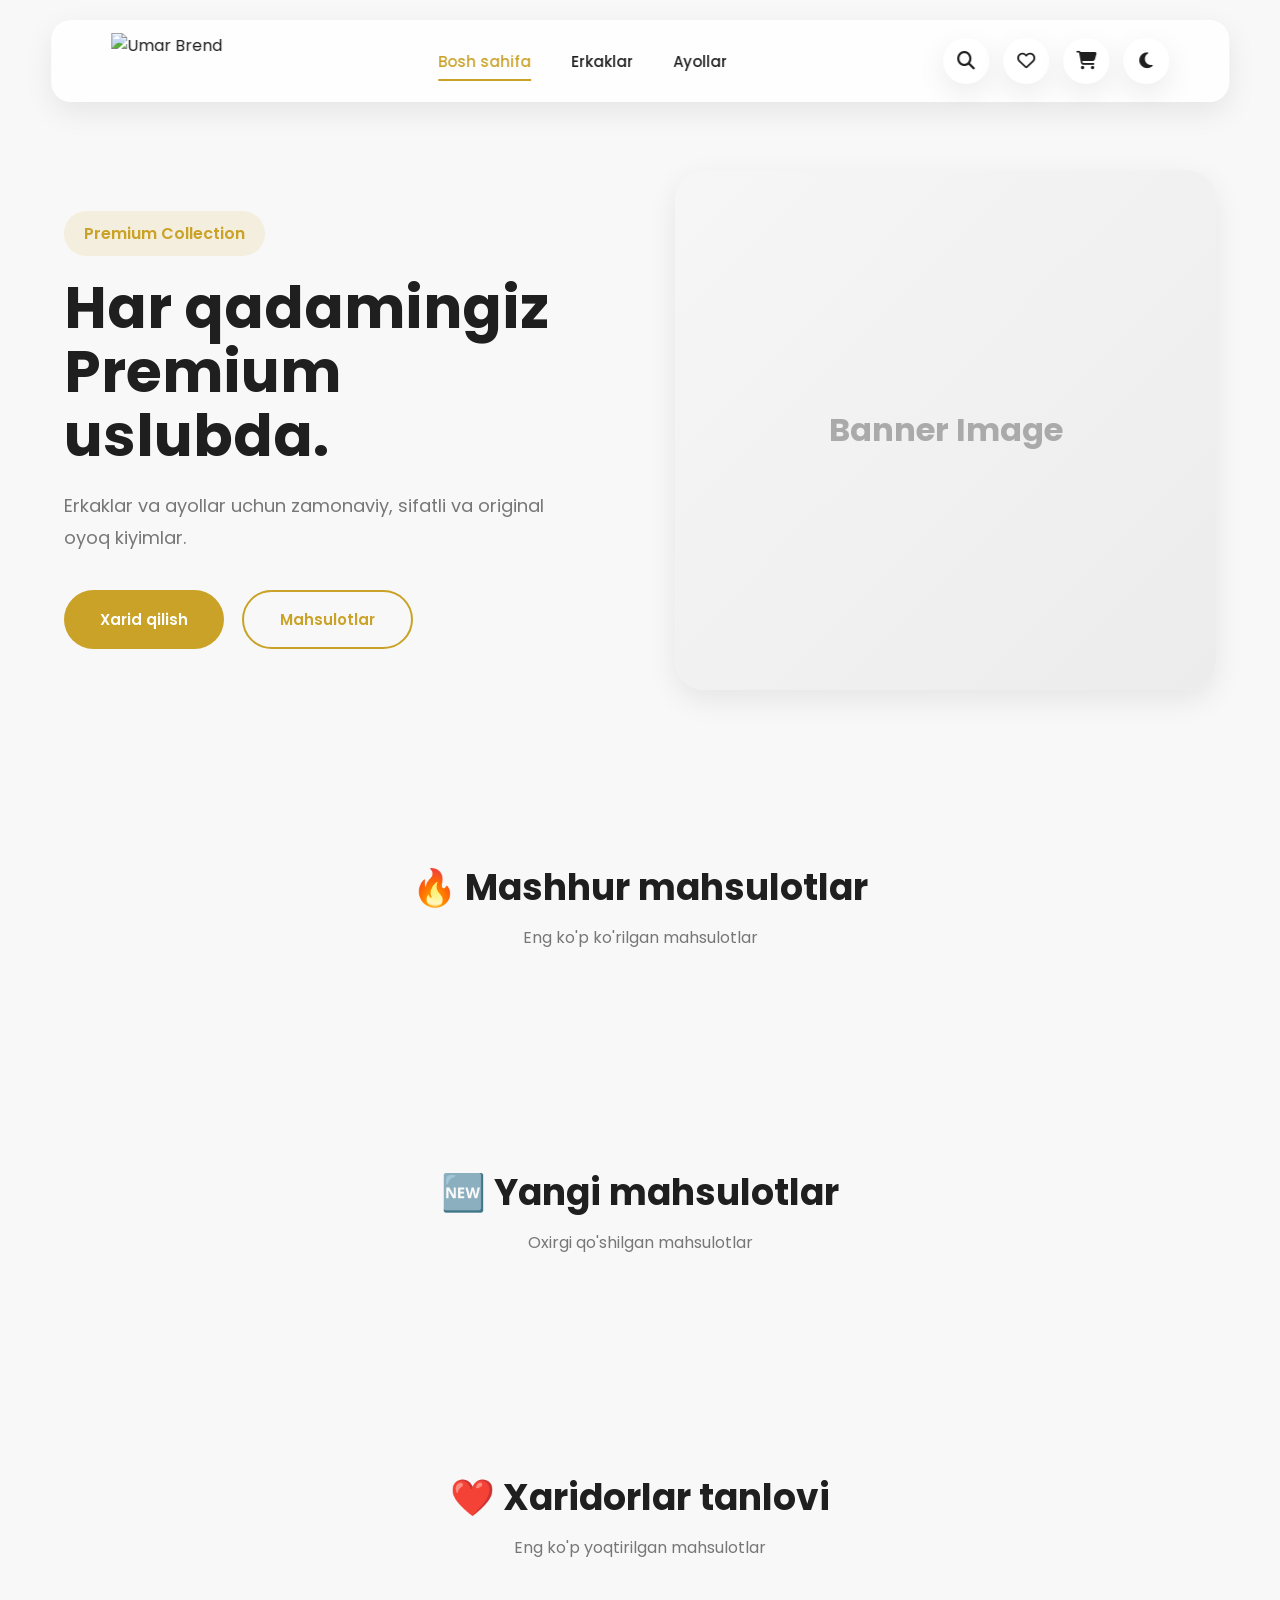
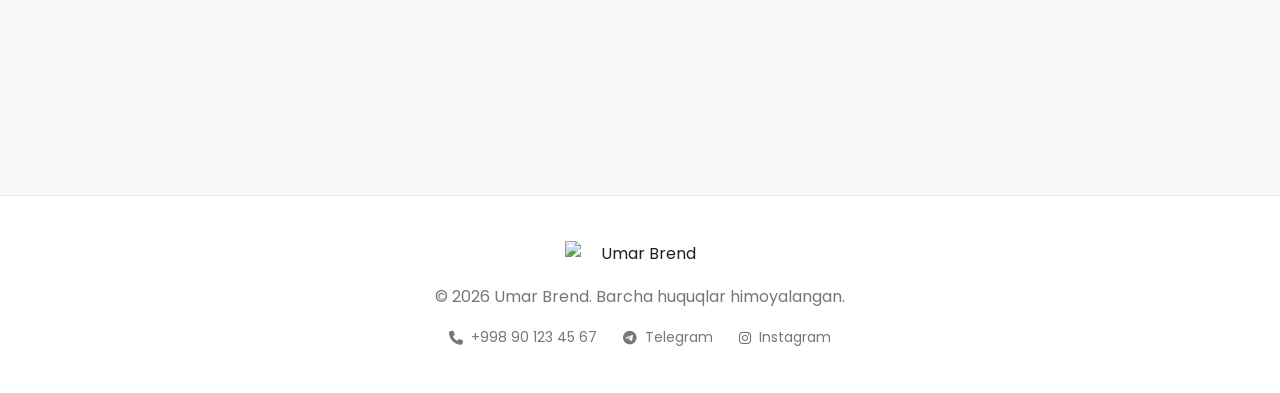
==== commit c5073010: "Update index.html" ====
--- a/index.html
+++ b/index.html
@@ -7,6 +7,24 @@
 
     <title>Umar Brend | Premium Oyoq Kiyimlar</title>
 
+    <meta name="description" content="Umar Brend — erkaklar va ayollar uchun premium, original oyoq kiyimlar. Yangi va mashhur modellar qulay narxlarda.">
+
+    <link rel="icon" type="image/png" href="assets/logo/logo.png">
+    <link rel="apple-touch-icon" href="assets/logo/logo.png">
+    <link rel="manifest" href="manifest.json">
+    <meta name="theme-color" content="#C9A227">
+
+    <meta property="og:title" content="Umar Brend | Premium Oyoq Kiyimlar">
+    <meta property="og:description" content="Erkaklar va ayollar uchun zamonaviy, sifatli va original oyoq kiyimlar.">
+    <meta property="og:image" content="https://umarbrend.vercel.app/assets/logo/logo.png">
+    <meta property="og:type" content="website">
+    <meta property="og:url" content="https://umarbrend.vercel.app/">
+
+    <meta name="twitter:card" content="summary">
+    <meta name="twitter:title" content="Umar Brend | Premium Oyoq Kiyimlar">
+    <meta name="twitter:description" content="Erkaklar va ayollar uchun zamonaviy, sifatli va original oyoq kiyimlar.">
+    <meta name="twitter:image" content="https://umarbrend.vercel.app/assets/logo/logo.png">
+
     <link rel="stylesheet" href="style.css">
 
     <link rel="preconnect" href="https://fonts.googleapis.com">
@@ -28,7 +46,7 @@
         <div class="container">
 
             <a href="index.html" class="logo">
-                <img src="logo.jpg" alt="Umar Brend">
+                <img src="assets/logo/logo.png" alt="Umar Brend">
             </a>
 
             <nav class="navbar">
@@ -42,6 +60,10 @@
             </nav>
 
             <div class="header-icons">
+
+                <button class="menu-btn" id="menuBtn">
+                    <i class="fa-solid fa-bars"></i>
+                </button>
 
                 <button class="icon-btn" id="searchBtn">
                     <i class="fa-solid fa-magnifying-glass"></i>
@@ -110,13 +132,13 @@
 
             <div class="hero-image">
 
-                <!-- Keyingi qismda banner rasmi qo'shiladi -->
-
-                <div class="image-placeholder">
+                <div class="image-placeholder" id="heroPlaceholder">
 
                     Banner Image
 
                 </div>
+
+                <img id="heroBannerImg" src="" alt="Umar Brend banner" class="hero-banner-img" style="display:none;">
 
             </div>
 
@@ -228,11 +250,19 @@
                 Barcha huquqlar himoyalangan.
 
             </p>
+
+            <div class="footer-address" id="footerAddress" style="display:none;">
+                <i class="fa-solid fa-location-dot"></i>
+                <span id="footerAddressText"></span>
+            </div>
 
             <div class="footer-links">
                 <a href="tel:+998901234567"><i class="fa-solid fa-phone"></i> +998 90 123 45 67</a>
                 <a href="https://t.me/umarbrend" target="_blank"><i class="fa-brands fa-telegram"></i> Telegram</a>
                 <a href="https://instagram.com/umarbrend" target="_blank"><i class="fa-brands fa-instagram"></i> Instagram</a>
+                <a href="#" id="footerVideoLink" target="_blank" rel="noopener" style="display:none;">
+                    <i class="fa-solid fa-location-arrow"></i> Manzil videosi
+                </a>
             </div>
 
         </div>
@@ -245,21 +275,29 @@
 
         <div class="search-box">
 
-            <input
-                type="text"
-                id="searchInput"
-                placeholder="Mahsulot qidirish...">
-
-            <button id="closeSearch">
-
-                <i class="fa-solid fa-xmark"></i>
-
-            </button>
+            <div class="search-input-row">
+
+                <input
+                    type="text"
+                    id="searchInput"
+                    placeholder="Mahsulot qidirish...">
+
+                <button id="closeSearch">
+
+                    <i class="fa-solid fa-xmark"></i>
+
+                </button>
+
+            </div>
+
+            <div class="search-results" id="searchResults"></div>
 
         </div>
 
     </div>
 
+    <script src="https://cdn.jsdelivr.net/npm/@supabase/supabase-js@2"></script>
+    <script src="config.js"></script>
     <script src="script.js"></script>
 
 </body>
--- a/style.css
+++ b/style.css
@@ -345,6 +345,8 @@
 
     justify-content:space-between;
 
+    position:relative;
+
 }
 
 
@@ -358,11 +360,21 @@
 
     align-items:center;
 
+    height:56px;
+
+    overflow:hidden;
+
 }
 
 .logo img{
 
-    width:145px;
+    height:100%;
+
+    width:auto;
+
+    max-width:170px;
+
+    object-fit:contain;
 
     transition:.35s;
 
@@ -517,9 +529,9 @@
 
 }
 
-.header.scrolled .logo img{
-
-    width:125px;
+.header.scrolled .logo{
+
+    height:44px;
 
 }
 
@@ -532,6 +544,34 @@
 
     display:none;
 
+    width:46px;
+
+    height:46px;
+
+    border-radius:50%;
+
+    align-items:center;
+
+    justify-content:center;
+
+    background:var(--white);
+
+    color:var(--text);
+
+    box-shadow:var(--shadow);
+
+    font-size:18px;
+
+    transition:.3s;
+
+}
+
+.menu-btn:hover{
+
+    background:var(--gold);
+
+    color:#fff;
+
 }
 
 
@@ -545,6 +585,65 @@
 
         display:none;
 
+        position:absolute;
+
+        top:calc(100% + 12px);
+
+        left:0;
+
+        right:0;
+
+        flex-direction:column;
+
+        align-items:stretch;
+
+        gap:0;
+
+        background:var(--white);
+
+        border:1px solid var(--border);
+
+        border-radius:18px;
+
+        box-shadow:var(--shadow);
+
+        padding:10px;
+
+        z-index:1001;
+
+    }
+
+    .navbar.mobile-active{
+
+        display:flex;
+
+    }
+
+    .navbar a{
+
+        padding:14px 16px;
+
+        border-radius:10px;
+
+    }
+
+    .navbar a:hover,
+    .navbar a.active{
+
+        background:var(--bg);
+
+    }
+
+    .navbar a::after{
+
+        display:none;
+
+    }
+
+    .menu-btn{
+
+        display:flex;
+
     }
 
 }
@@ -563,9 +662,9 @@
 
     }
 
-    .logo img{
-
-        width:120px;
+    .logo{
+
+        height:46px;
 
     }
 
@@ -618,17 +717,27 @@
 
     border-radius:18px;
 
-    display:flex;
-
-    align-items:center;
-
     overflow:hidden;
 
     box-shadow:var(--shadow);
 
-}
-
-.search-box input{
+    max-height:70vh;
+
+    display:flex;
+    flex-direction:column;
+
+}
+
+.search-input-row{
+
+    display:flex;
+    align-items:center;
+
+    flex-shrink:0;
+
+}
+
+.search-input-row input{
 
     flex:1;
 
@@ -646,7 +755,7 @@
 
 }
 
-.search-box button{
+.search-input-row button{
 
     width:70px;
 
@@ -655,6 +764,87 @@
     font-size:20px;
 
     color:var(--gold);
+
+    flex-shrink:0;
+
+}
+
+.search-results{
+
+    overflow-y:auto;
+
+    border-top:1px solid var(--border);
+
+}
+
+.search-result-item{
+
+    display:flex;
+    align-items:center;
+    gap:14px;
+
+    padding:14px 20px;
+
+    transition:.2s;
+
+}
+
+.search-result-item:hover{
+
+    background:var(--bg);
+
+}
+
+.search-result-item img{
+
+    width:52px;
+    height:52px;
+
+    border-radius:10px;
+    object-fit:cover;
+
+    flex-shrink:0;
+
+}
+
+.search-result-item h4{
+
+    font-size:15px;
+    margin-bottom:4px;
+
+}
+
+.search-result-item span{
+
+    color:var(--gold);
+    font-weight:600;
+    font-size:14px;
+
+}
+
+.search-empty{
+
+    padding:20px;
+    text-align:center;
+    color:var(--gray);
+    font-size:14px;
+
+}
+
+@media(max-width:480px){
+
+    .search-modal{
+
+        padding-top:90px;
+        align-items:flex-start;
+
+    }
+
+    .search-box{
+
+        max-height:75vh;
+
+    }
 
 }
 /*=========================================
@@ -1827,4 +2017,4 @@
 
     }
 
-}+}
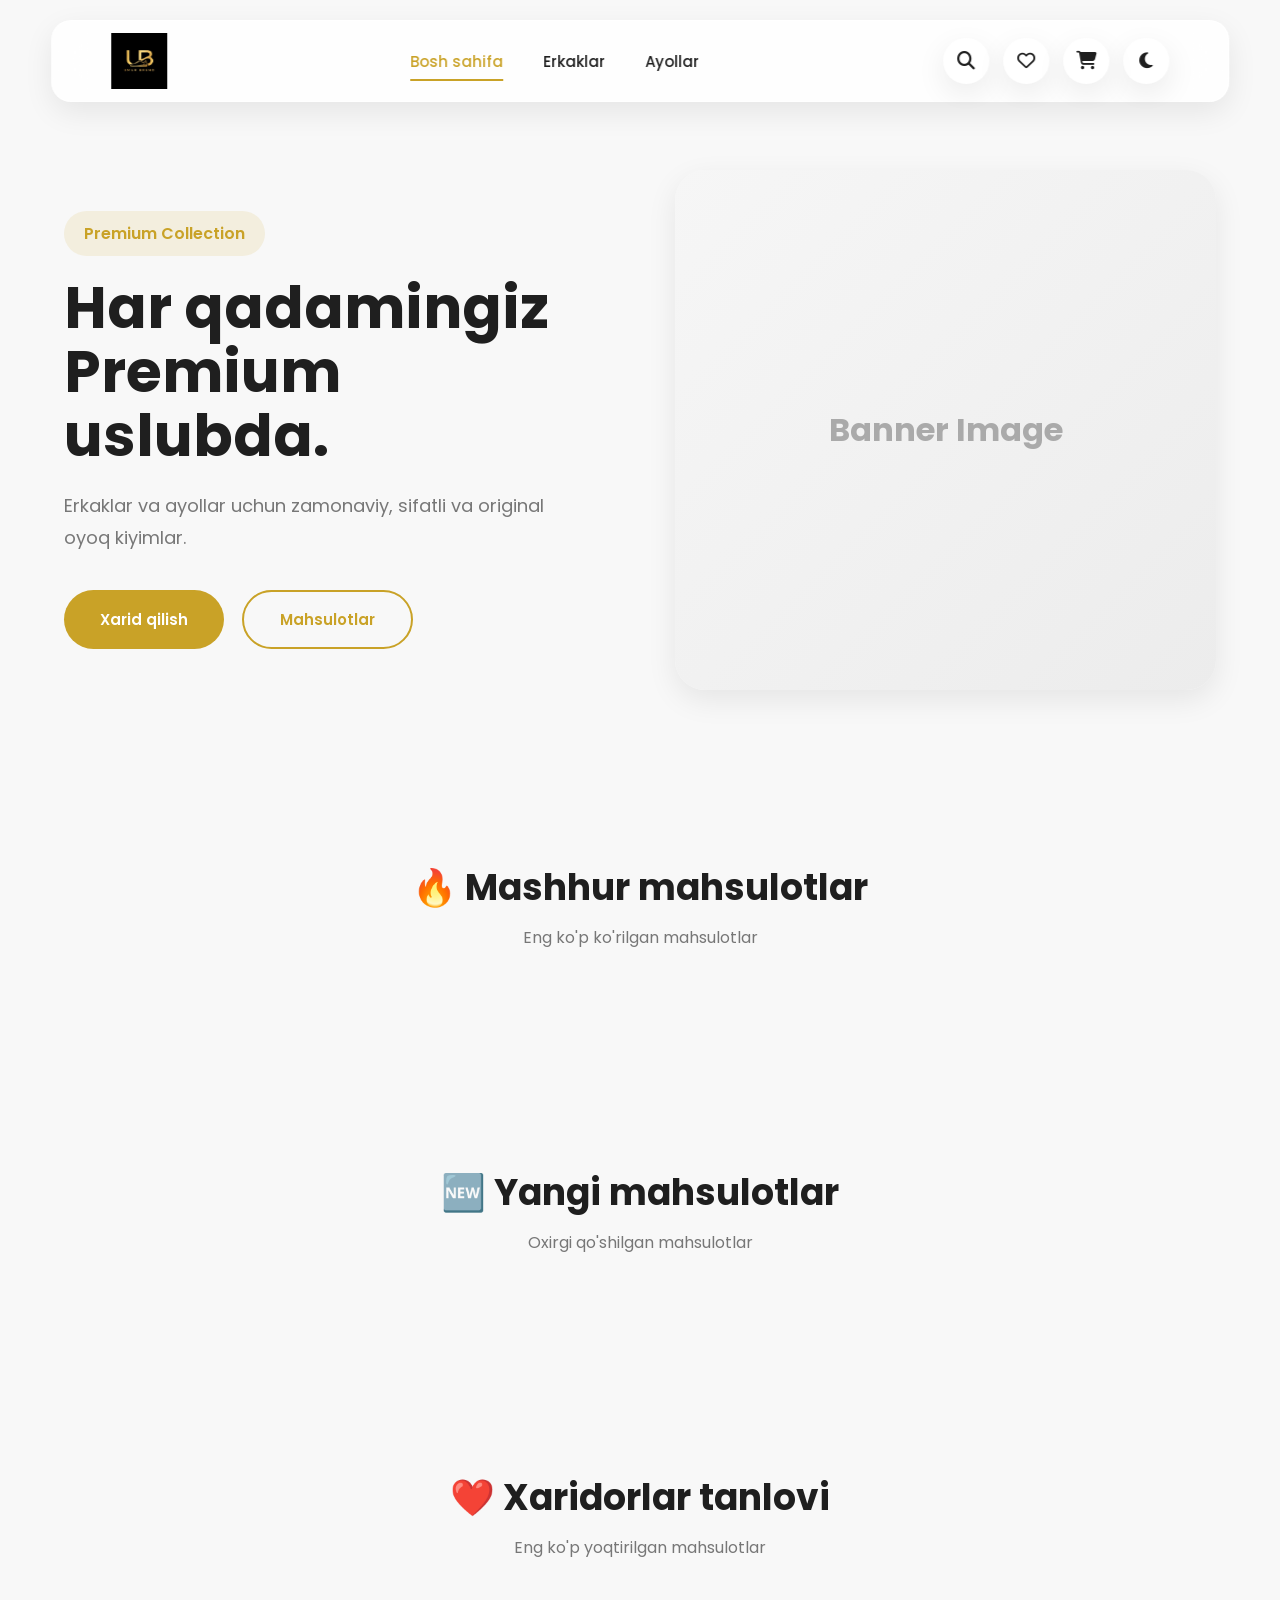
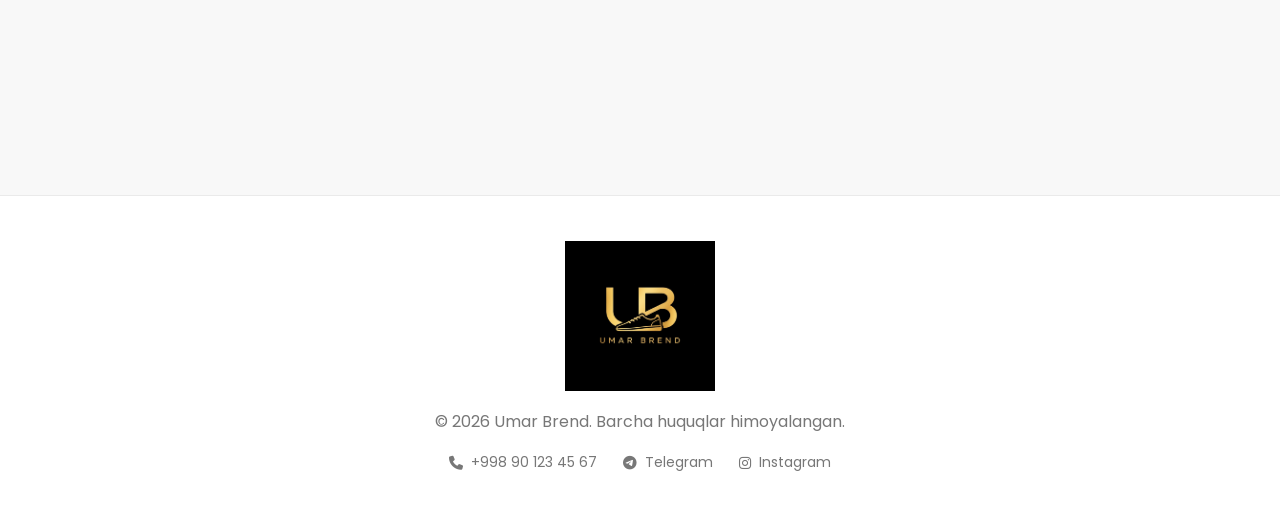
==== commit 2aaeabdc: "Update index.html" ====
--- a/index.html
+++ b/index.html
@@ -9,21 +9,21 @@
 
     <meta name="description" content="Umar Brend — erkaklar va ayollar uchun premium, original oyoq kiyimlar. Yangi va mashhur modellar qulay narxlarda.">
 
-    <link rel="icon" type="image/png" href="assets/logo/logo.png">
-    <link rel="apple-touch-icon" href="assets/logo/logo.png">
+    <link rel="icon" type="image/jpeg" href="assets/logo/logo.jpg">
+    <link rel="apple-touch-icon" href="assets/logo/logo.jpg">
     <link rel="manifest" href="manifest.json">
     <meta name="theme-color" content="#C9A227">
 
     <meta property="og:title" content="Umar Brend | Premium Oyoq Kiyimlar">
     <meta property="og:description" content="Erkaklar va ayollar uchun zamonaviy, sifatli va original oyoq kiyimlar.">
-    <meta property="og:image" content="https://umarbrend.vercel.app/assets/logo/logo.png">
+    <meta property="og:image" content="https://umarbrend.vercel.app/assets/logo/logo.jpg">
     <meta property="og:type" content="website">
     <meta property="og:url" content="https://umarbrend.vercel.app/">
 
     <meta name="twitter:card" content="summary">
     <meta name="twitter:title" content="Umar Brend | Premium Oyoq Kiyimlar">
     <meta name="twitter:description" content="Erkaklar va ayollar uchun zamonaviy, sifatli va original oyoq kiyimlar.">
-    <meta name="twitter:image" content="https://umarbrend.vercel.app/assets/logo/logo.png">
+    <meta name="twitter:image" content="https://umarbrend.vercel.app/assets/logo/logo.jpg">
 
     <link rel="stylesheet" href="style.css">
 
@@ -46,7 +46,7 @@
         <div class="container">
 
             <a href="index.html" class="logo">
-                <img src="assets/logo/logo.png" alt="Umar Brend">
+                <img src="assets/logo/logo.jpg" alt="Umar Brend">
             </a>
 
             <nav class="navbar">
@@ -242,7 +242,7 @@
 
         <div class="container">
 
-            <img src="assets/logo/logo.png" alt="Umar Brend">
+            <img src="assets/logo/logo.jpg" alt="Umar Brend">
 
             <p>
 
@@ -257,9 +257,9 @@
             </div>
 
             <div class="footer-links">
-                <a href="tel:+998901234567"><i class="fa-solid fa-phone"></i> +998 90 123 45 67</a>
-                <a href="https://t.me/umarbrend" target="_blank"><i class="fa-brands fa-telegram"></i> Telegram</a>
-                <a href="https://instagram.com/umarbrend" target="_blank"><i class="fa-brands fa-instagram"></i> Instagram</a>
+                <a href="tel:+998946266816" id="footerPhoneLink"><i class="fa-solid fa-phone"></i> <span id="footerPhoneText">+998 90 123 45 67</span></a>
+                <a href="https://t.me/brand_umar" target="_blank" id="footerTelegramLink"><i class="fa-brands fa-telegram"></i> Telegram</a>
+                <a href="https://instagram.com/brend.umar_" target="_blank" id="footerInstagramLink"><i class="fa-brands fa-instagram"></i> Instagram</a>
                 <a href="#" id="footerVideoLink" target="_blank" rel="noopener" style="display:none;">
                     <i class="fa-solid fa-location-arrow"></i> Manzil videosi
                 </a>
--- a/style.css
+++ b/style.css
@@ -933,6 +933,19 @@
 
 }
 
+.hero-banner-img{
+
+    width:100%;
+    height:520px;
+
+    border-radius:30px;
+
+    object-fit:cover;
+
+    box-shadow:var(--shadow);
+
+}
+
 
 /*=========================================
     PRODUCTS
@@ -1244,6 +1257,12 @@
 }
 
 .image-placeholder{
+
+height:360px;
+
+}
+
+.hero-banner-img{
 
 height:360px;
 
@@ -1325,6 +1344,26 @@
     gap:26px;
     margin-top:18px;
     flex-wrap:wrap;
+
+}
+
+.footer-address{
+
+    display:flex;
+    align-items:center;
+    justify-content:center;
+    gap:8px;
+
+    margin-top:14px;
+
+    color:var(--gray);
+    font-size:14px;
+
+}
+
+.footer-address i{
+
+    color:var(--gold);
 
 }
 
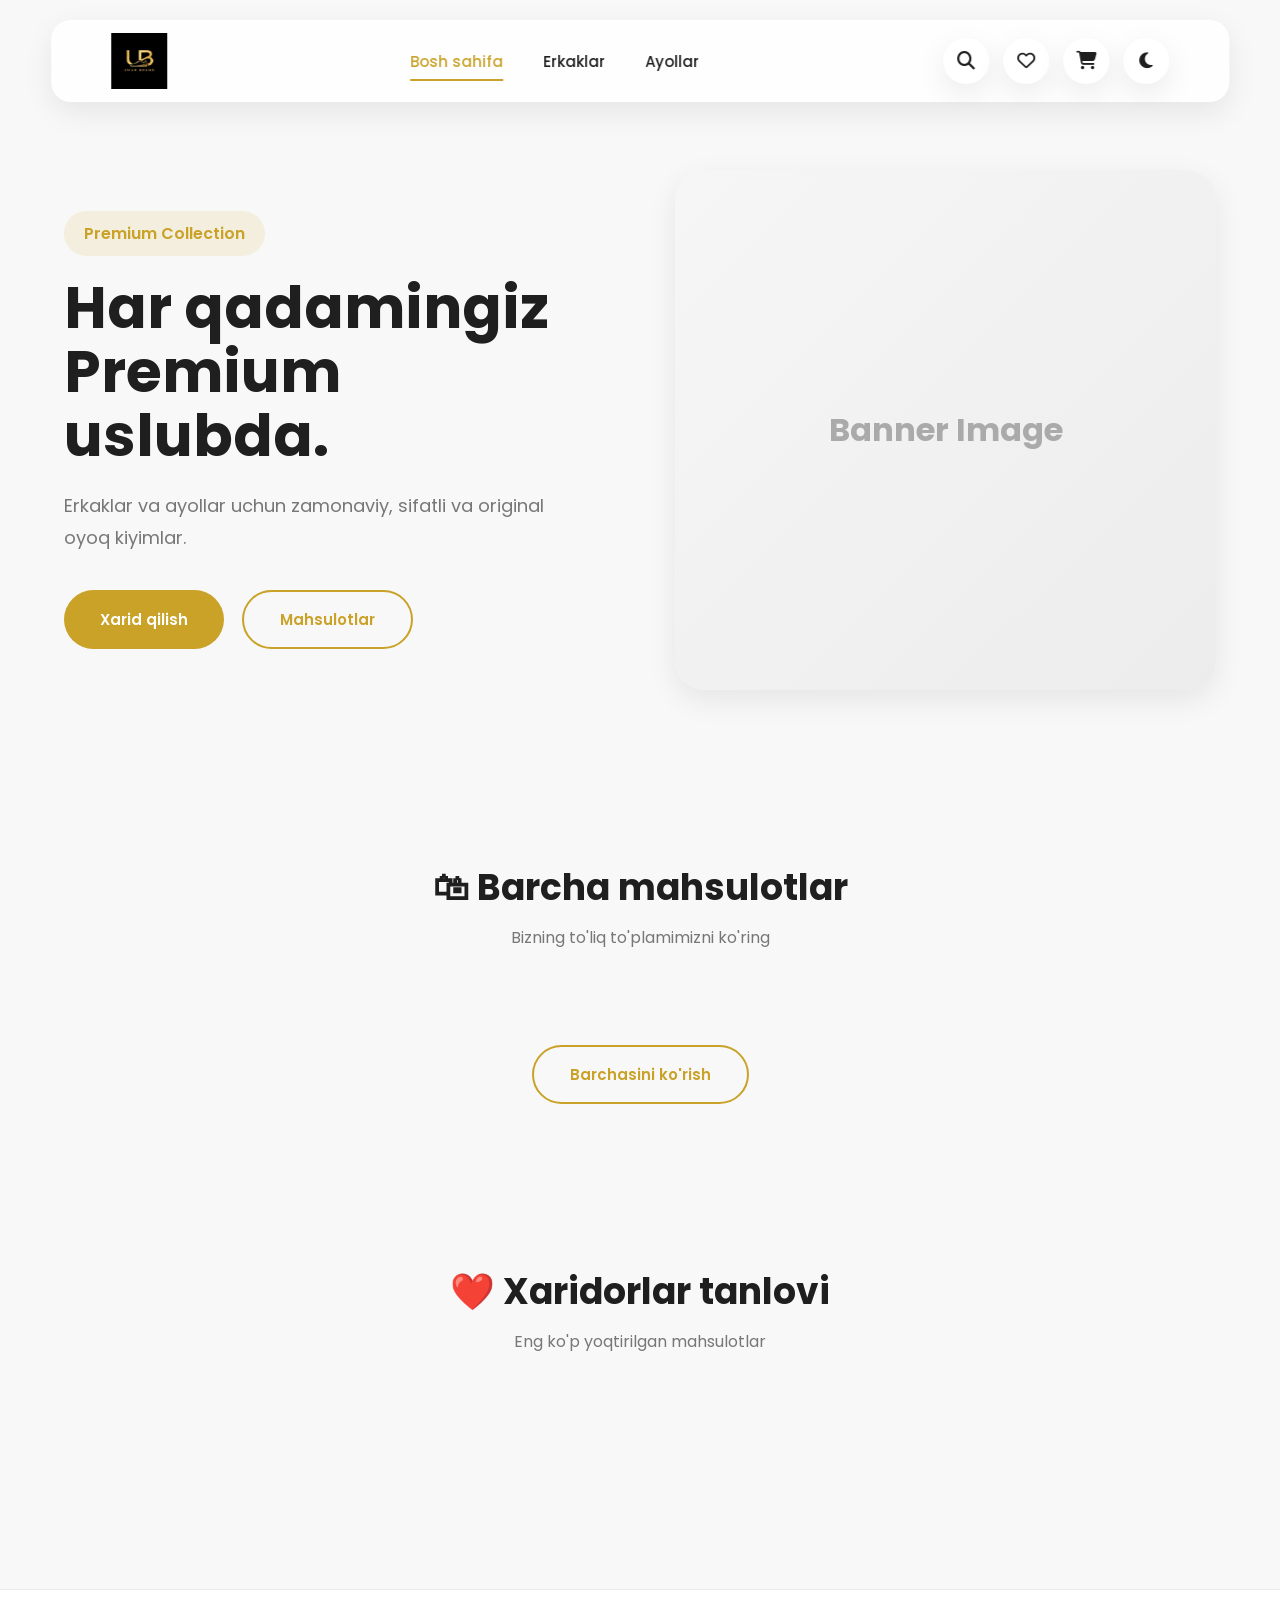
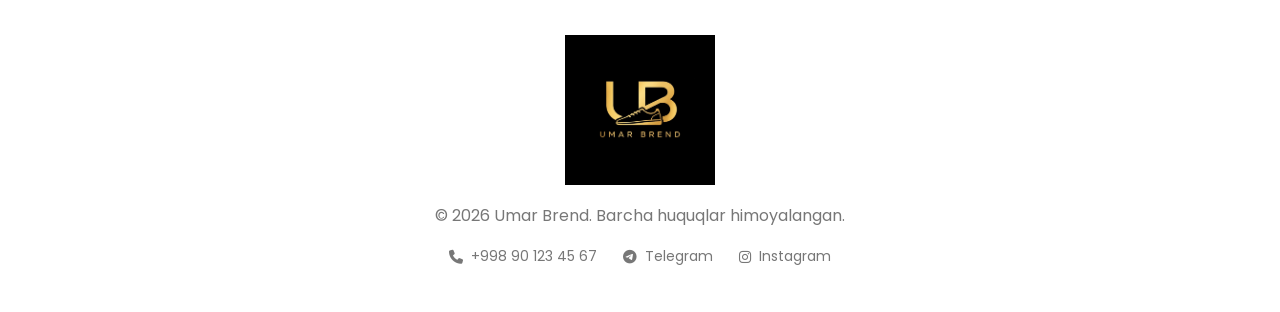
==== commit 3a3f38f9: "Update index.html" ====
--- a/index.html
+++ b/index.html
@@ -53,9 +53,9 @@
 
                 <a href="index.html" class="active">Bosh sahifa</a>
 
-                <a href="#">Erkaklar</a>
-
-                <a href="#">Ayollar</a>
+                <a href="mahsulotlar.html?category=erkak">Erkaklar</a>
+
+                <a href="mahsulotlar.html?category=ayol">Ayollar</a>
 
             </nav>
 
@@ -146,7 +146,7 @@
 
     </section>
 
-    <!-- ================= POPULAR ================= -->
+    <!-- ================= ALL PRODUCTS ================= -->
 
     <section class="products" id="popular">
 
@@ -156,50 +156,26 @@
 
                 <h2>
 
-                    🔥 Mashhur mahsulotlar
+                    🛍 Barcha mahsulotlar
 
                 </h2>
 
                 <p>
 
-                    Eng ko'p ko'rilgan mahsulotlar
+                    Bizning to'liq to'plamimizni ko'ring
 
                 </p>
 
             </div>
 
-            <div class="product-grid" id="popularProducts">
-
-            </div>
-
-        </div>
-
-    </section>
-
-    <!-- ================= NEW ================= -->
-
-    <section class="products">
-
-        <div class="container">
-
-            <div class="section-title">
-
-                <h2>
-
-                    🆕 Yangi mahsulotlar
-
-                </h2>
-
-                <p>
-
-                    Oxirgi qo'shilgan mahsulotlar
-
-                </p>
-
-            </div>
-
-            <div class="product-grid" id="newProducts">
-
+            <div class="product-grid" id="allProducts">
+
+            </div>
+
+            <div style="text-align:center;margin-top:40px;">
+                <a href="mahsulotlar.html" class="btn btn-outline">
+                    Barchasini ko'rish
+                </a>
             </div>
 
         </div>
@@ -257,9 +233,9 @@
             </div>
 
             <div class="footer-links">
-                <a href="tel:+998946266816" id="footerPhoneLink"><i class="fa-solid fa-phone"></i> <span id="footerPhoneText">+998 90 123 45 67</span></a>
-                <a href="https://t.me/brand_umar" target="_blank" id="footerTelegramLink"><i class="fa-brands fa-telegram"></i> Telegram</a>
-                <a href="https://instagram.com/brend.umar_" target="_blank" id="footerInstagramLink"><i class="fa-brands fa-instagram"></i> Instagram</a>
+                <a href="tel:+998901234567" id="footerPhoneLink"><i class="fa-solid fa-phone"></i> <span id="footerPhoneText">+998 90 123 45 67</span></a>
+                <a href="https://t.me/umarbrend" target="_blank" id="footerTelegramLink"><i class="fa-brands fa-telegram"></i> Telegram</a>
+                <a href="https://instagram.com/umarbrend" target="_blank" id="footerInstagramLink"><i class="fa-brands fa-instagram"></i> Instagram</a>
                 <a href="#" id="footerVideoLink" target="_blank" rel="noopener" style="display:none;">
                     <i class="fa-solid fa-location-arrow"></i> Manzil videosi
                 </a>
--- a/style.css
+++ b/style.css
@@ -364,6 +364,8 @@
 
     overflow:hidden;
 
+    flex-shrink:0;
+
 }
 
 .logo img{
@@ -673,6 +675,50 @@
         width:42px;
 
         height:42px;
+
+    }
+
+}
+
+@media(max-width:420px){
+
+    .header .container{
+
+        height:64px;
+
+    }
+
+    .logo{
+
+        height:34px;
+
+    }
+
+    .logo img{
+
+        max-width:100px;
+
+    }
+
+    .header-icons{
+
+        gap:8px;
+
+    }
+
+    .icon-btn,
+    .menu-btn{
+
+        width:36px;
+
+        height:36px;
+
+    }
+
+    .icon-btn i,
+    .menu-btn i{
+
+        font-size:15px;
 
     }
 
@@ -962,9 +1008,11 @@
     display:grid;
 
     grid-template-columns:
-    repeat(auto-fit,minmax(280px,1fr));
+    repeat(auto-fill,minmax(260px,320px));
 
     gap:30px;
+
+    justify-content:center;
 
 }
 
@@ -1003,7 +1051,11 @@
 
 .product-image img{
 
-    height:300px;
+    aspect-ratio:4/3;
+
+    height:auto;
+
+    width:100%;
 
     object-fit:cover;
 
@@ -1302,6 +1354,24 @@
     margin-top:-8px;
 
     margin-bottom:16px;
+
+}
+
+.card-color-dots{
+
+    display:flex;
+    gap:6px;
+    margin-bottom:14px;
+
+}
+
+.card-color-dots span{
+
+    width:16px;
+    height:16px;
+    border-radius:50%;
+    border:1px solid var(--border);
+    display:inline-block;
 
 }
 /* =========================================
@@ -1869,6 +1939,53 @@
 
 }
 
+.color-grid{
+
+    display:flex;
+    flex-wrap:wrap;
+    gap:12px;
+
+    margin:12px 0 22px;
+
+}
+
+.color-swatch{
+
+    width:38px;
+    height:38px;
+
+    border-radius:50%;
+
+    border:2px solid var(--border);
+
+    cursor:pointer;
+
+    transition:.25s;
+
+    position:relative;
+
+}
+
+.color-swatch:hover{
+
+    transform:scale(1.1);
+
+}
+
+.color-swatch.active{
+
+    border-color:var(--gold);
+    box-shadow:0 0 0 2px var(--white), 0 0 0 4px var(--gold);
+
+}
+
+#selectedColorName{
+
+    color:var(--gold);
+    font-weight:700;
+
+}
+
 .size-btn{
 
     width:52px;
@@ -1952,8 +2069,165 @@
 
 
 /* =========================================
-   EMPTY STATE (Sevimlilar)
+   MIJOZ SHARHLARI
 ========================================= */
+
+.reviews-section{
+
+    margin-top:70px;
+    padding-top:50px;
+    border-top:1px solid var(--border);
+
+}
+
+.reviews-summary h2{
+
+    font-size:26px;
+    margin-bottom:20px;
+
+}
+
+.rating-overview{
+
+    display:flex;
+    align-items:center;
+    gap:18px;
+
+    margin-bottom:40px;
+
+}
+
+.rating-number{
+
+    font-size:44px;
+    font-weight:700;
+    color:var(--gold);
+
+}
+
+.rating-stars i,
+.review-stars i{
+
+    color:var(--gold);
+    font-size:16px;
+    margin-right:2px;
+
+}
+
+.rating-count{
+
+    display:block;
+    color:var(--gray);
+    font-size:14px;
+    margin-top:4px;
+
+}
+
+.review-form-box{
+
+    background:var(--white);
+    border-radius:18px;
+    box-shadow:var(--shadow);
+
+    padding:26px;
+    margin-bottom:36px;
+
+    max-width:520px;
+
+}
+
+.review-form-box h3{
+
+    font-size:18px;
+    margin-bottom:16px;
+
+}
+
+#reviewForm input,
+#reviewForm textarea{
+
+    width:100%;
+    padding:12px 14px;
+
+    border:1px solid var(--border);
+    border-radius:10px;
+
+    font-family:inherit;
+    font-size:14px;
+
+    background:var(--bg);
+    color:var(--text);
+
+    margin-bottom:14px;
+
+}
+
+.star-picker{
+
+    margin-bottom:14px;
+    font-size:24px;
+
+}
+
+.star-picker i{
+
+    color:var(--gold);
+    cursor:pointer;
+    margin-right:6px;
+    transition:.2s;
+
+}
+
+.star-picker i:hover{
+
+    transform:scale(1.15);
+
+}
+
+.reviews-list{
+
+    display:flex;
+    flex-direction:column;
+    gap:18px;
+
+    max-width:720px;
+
+}
+
+.review-item{
+
+    background:var(--white);
+    border-radius:16px;
+    box-shadow:var(--shadow);
+
+    padding:20px 22px;
+
+}
+
+.review-item-head{
+
+    display:flex;
+    align-items:center;
+    justify-content:space-between;
+
+    margin-bottom:10px;
+
+}
+
+.review-item p{
+
+    color:var(--text);
+    line-height:1.7;
+    margin-bottom:10px;
+
+}
+
+.review-date{
+
+    color:var(--gray);
+    font-size:12px;
+
+}
 
 .empty-state{
 
@@ -2040,6 +2314,18 @@
 
 }
 
+@media(max-width:420px){
+
+    .count-badge{
+
+        min-width:15px;
+        height:15px;
+        font-size:9px;
+
+    }
+
+}
+
 @media(max-width:480px){
 
     .detail-thumb{
